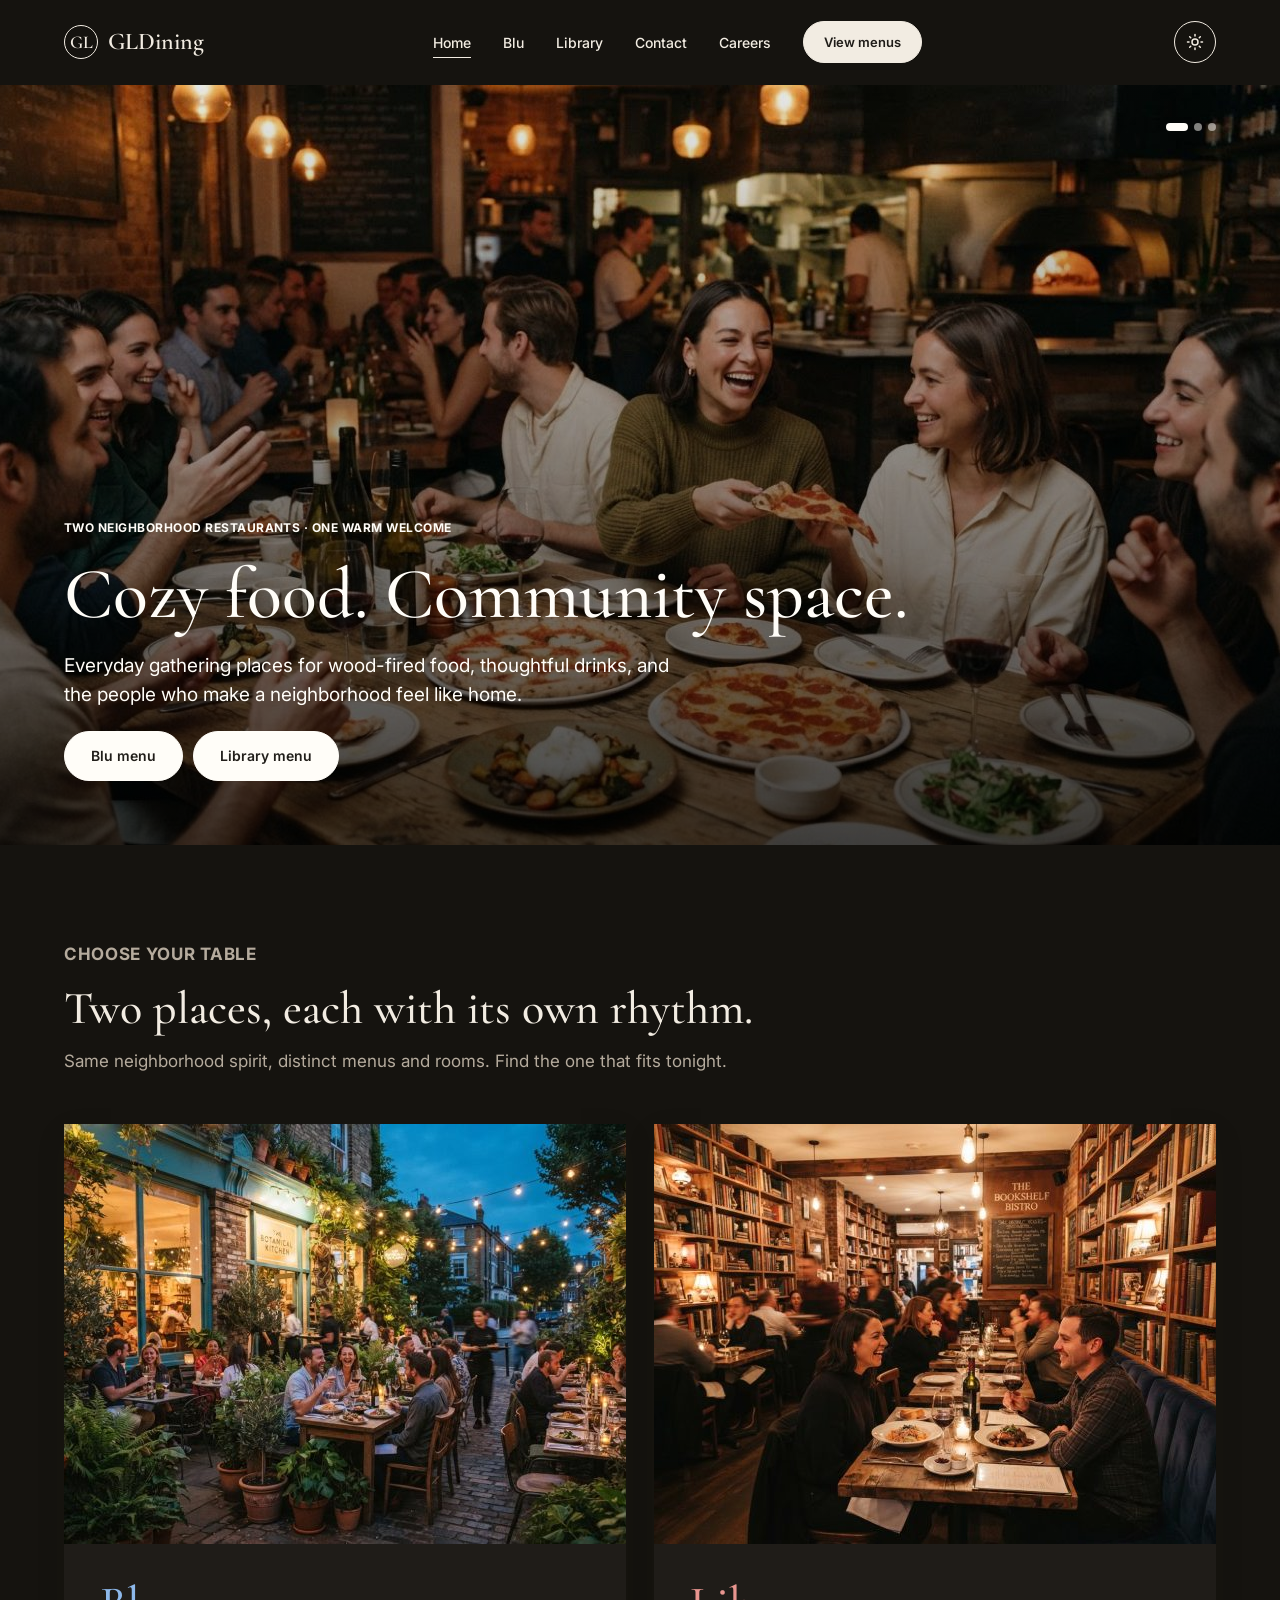
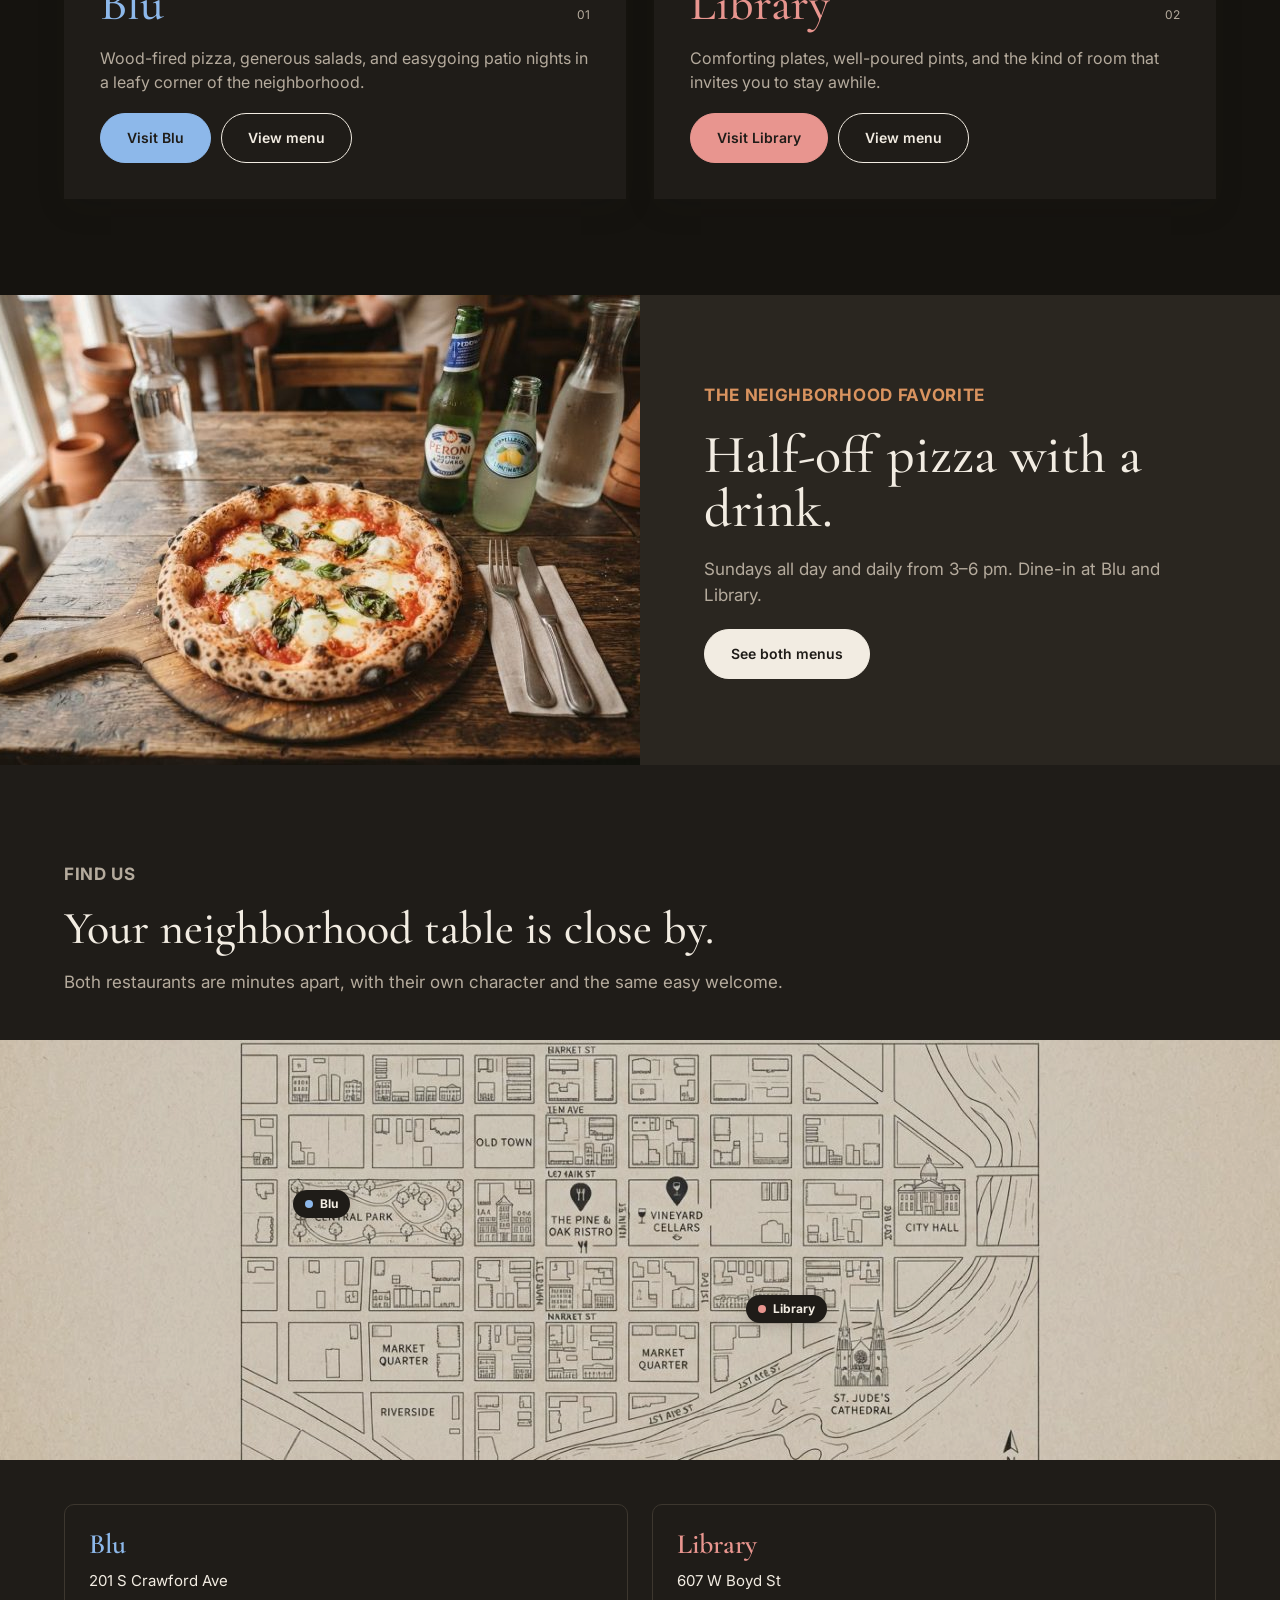
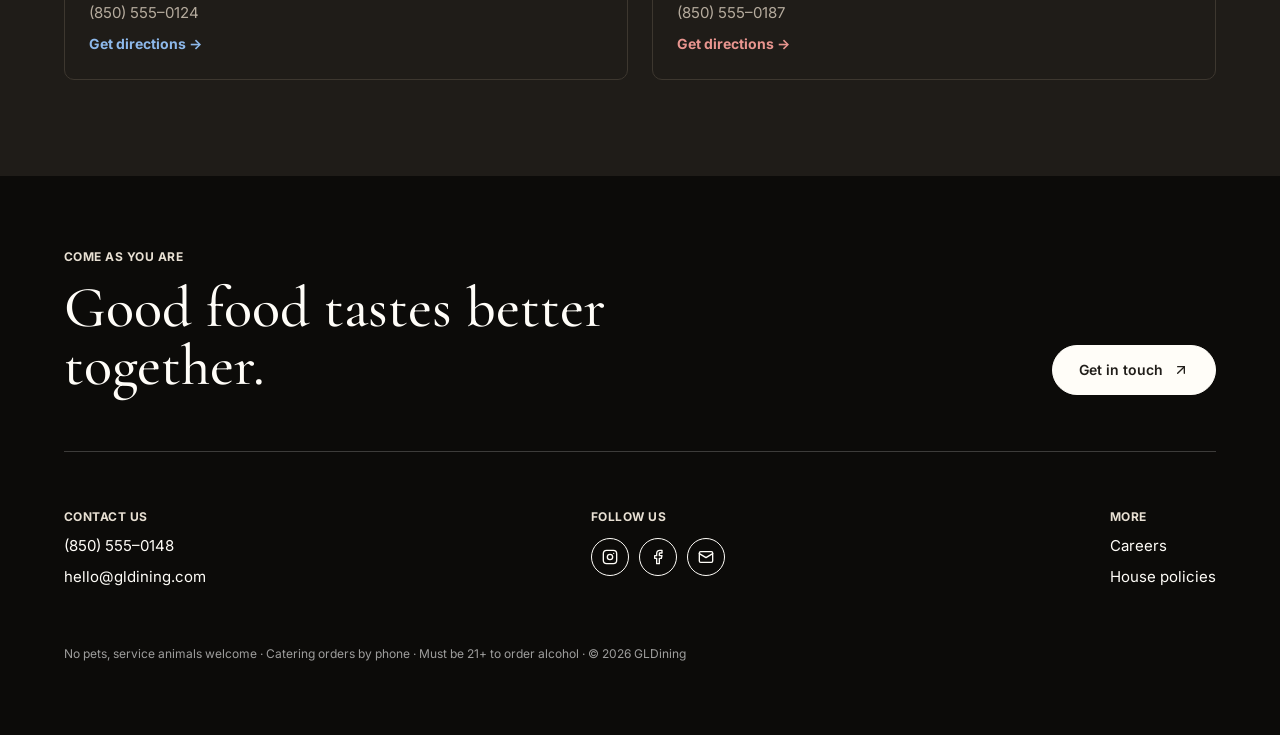
==== index.html @ b461fb68 "Add files via upload - Add all 6 pages: Home, Blu, Library, Menu, Contact, Careers - Build shared n" ====
<!DOCTYPE html>
<html lang="en">
<head>
  <meta charset="UTF-8">
  <meta name="viewport" content="width=device-width, initial-scale=1.0">
  <title>GLDining | Blu & Library — Norman, OK</title>
  <meta name="description" content="Two neighborhood restaurants in Norman, Oklahoma: Blu and Library.">
  <link rel="preconnect" href="https://fonts.googleapis.com">
  <link rel="preconnect" href="https://fonts.gstatic.com" crossorigin>
  <link href="https://fonts.googleapis.com/css2?family=Cormorant+Garamond:wght@500;600&amp;family=Inter:ital,wght@0,400;0,500;0,600;0,700;1,400&amp;display=swap" rel="stylesheet">
  <link rel="stylesheet" href="css/styles.css">
  <!-- Pick light or dark before the page draws (saved choice, otherwise dark after 6 pm) -->
  <script>
    (function () {
      var mode = null;
      try { mode = localStorage.getItem("gl-mode"); } catch (e) {}
      if (!mode) { var h = new Date().getHours(); mode = (h >= 18 || h < 6) ? "dark" : "light"; }
      document.documentElement.setAttribute("data-mode", mode);
    })();
  </script>
</head>
<body>
  <a class="skip-link" href="#main">Skip to content</a>

  <!-- ===== NAVIGATION (same on every page) ===== -->
  <header class="site-header">
    <nav class="nav" aria-label="Main">
      <a class="brand" href="index.html">
        <span class="brand-mono">GL</span>
        <span class="brand-name">GLDining</span>
      </a>
      <ul class="nav-links" id="nav-links">
        <li><a href="index.html" aria-current="page">Home</a></li>
        <li><a href="blu.html">Blu</a></li>
        <li><a href="library.html">Library</a></li>
        <li><a href="contact.html">Contact</a></li>
        <li><a href="careers.html">Careers</a></li>
        <li><a class="btn btn--sm btn--dark" href="menu.html">View menus</a></li>
      </ul>
      <div class="nav-actions">
        <button class="theme-toggle" type="button" aria-label="Switch to dark mode"><svg class="icon-moon" viewBox="0 0 24 24" fill="none" stroke="currentColor" stroke-width="2" stroke-linecap="round" stroke-linejoin="round" aria-hidden="true"><path d="M21 12.8A9 9 0 1 1 11.2 3a7 7 0 0 0 9.8 9.8z"/></svg><svg class="icon-sun" viewBox="0 0 24 24" fill="none" stroke="currentColor" stroke-width="2" stroke-linecap="round" stroke-linejoin="round" aria-hidden="true"><circle cx="12" cy="12" r="4"/><path d="M12 2v2M12 20v2M4.9 4.9l1.4 1.4M17.7 17.7l1.4 1.4M2 12h2M20 12h2M4.9 19.1l1.4-1.4M17.7 6.3l1.4-1.4"/></svg></button>
        <button class="nav-toggle" aria-label="Open menu" aria-expanded="false" aria-controls="nav-links"><svg viewBox="0 0 24 24" fill="none" stroke="currentColor" stroke-width="2" stroke-linecap="round" stroke-linejoin="round" aria-hidden="true"><path d="M4 6h16M4 12h16M4 18h16"/></svg></button>
      </div>
    </nav>
  </header>

  <main id="main">
    <!-- HERO -->
    <section class="hero" data-slideshow>
    <div class="slides">
      <img class="slide is-active" src="images/home-hero.jpg" alt="Friends sharing pizza and wine at a long table">
      <img class="slide" src="images/blu-hero.jpg" alt="Guests on Blu's lantern-lit patio" loading="lazy">
      <img class="slide" src="images/library-hero.jpg" alt="Diners in Library's book-lined room" loading="lazy">
    </div>
    <div class="hero-scrim"></div>
    <div class="slide-dots">
      <button class="slide-dot is-active" aria-label="Show photo 1"></button>
      <button class="slide-dot" aria-label="Show photo 2"></button>
      <button class="slide-dot" aria-label="Show photo 3"></button>
    </div>
      <div class="hero-content">
        <p class="eyebrow">Two neighborhood restaurants · One warm welcome</p>
        <h1 class="hero-title">Cozy food. Community space.</h1>
        <p class="hero-text">Everyday gathering places for wood-fired food, thoughtful drinks, and the people who make a neighborhood feel like home.</p>
        <div class="hero-actions">
          <a class="btn btn--light" href="menu.html#blu">Blu menu</a>
          <a class="btn btn--light" href="menu.html#library">Library menu</a>
        </div>
      </div>
    </section>

    <!-- CHOOSE YOUR TABLE -->
    <section class="section">
      <div class="section-heading">
        <p class="eyebrow">Choose your table</p>
        <h2>Two places, each with its own rhythm.</h2>
        <p>Same neighborhood spirit, distinct menus and rooms. Find the one that fits tonight.</p>
      </div>
      <div class="restaurant-grid">
        <article class="restaurant-card">
          <img src="images/blu-card.jpg" alt="Blu's patio at dusk with string lights" loading="lazy">
          <div class="restaurant-card-body">
            <div class="restaurant-id"><h3 style="color:var(--blu)">Blu</h3><span>01</span></div>
            <p>Wood-fired pizza, generous salads, and easygoing patio nights in a leafy corner of the neighborhood.</p>
            <div class="card-actions">
              <a class="btn btn--blu" href="blu.html">Visit Blu</a>
              <a class="btn" href="menu.html#blu">View menu</a>
            </div>
          </div>
        </article>
        <article class="restaurant-card">
          <img src="images/library-card.jpg" alt="Couples dining between floor-to-ceiling bookshelves" loading="lazy">
          <div class="restaurant-card-body">
            <div class="restaurant-id"><h3 style="color:var(--lib)">Library</h3><span>02</span></div>
            <p>Comforting plates, well-poured pints, and the kind of room that invites you to stay awhile.</p>
            <div class="card-actions">
              <a class="btn btn--lib" href="library.html">Visit Library</a>
              <a class="btn" href="menu.html#library">View menu</a>
            </div>
          </div>
        </article>
      </div>
    </section>

    <!-- SPECIAL -->
    <section class="split">
      <img src="images/special-pizza.jpg" alt="Margherita pizza on a wooden board with drinks" loading="lazy">
      <div class="split-body">
        <p class="eyebrow" style="color:var(--accent)">The neighborhood favorite</p>
        <h2>Half-off pizza with a drink.</h2>
        <p>Sundays all day and daily from 3–6 pm. Dine-in at Blu and Library.</p>
        <a class="btn btn--dark" href="menu.html">See both menus</a>
      </div>
    </section>

    <!-- FIND US -->
    <section class="find-us">
      <div class="section-heading">
        <p class="eyebrow">Find us</p>
        <h2>Your neighborhood table is close by.</h2>
        <p>Both restaurants are minutes apart, with their own character and the same easy welcome.</p>
      </div>
      <div class="map">
        <img src="images/neighborhood-map.jpg" alt="Illustrated neighborhood map" loading="lazy">
        <a class="map-pin map-pin--blu" href="https://maps.google.com/?q=201+S+Crawford+Ave+Norman+OK" target="_blank" rel="noopener">Blu</a>
        <a class="map-pin map-pin--lib" href="https://maps.google.com/?q=607+W+Boyd+St+Norman+OK" target="_blank" rel="noopener">Library</a>
      </div>
      <div class="location-cards">
        <div class="location-card">
          <h3 style="color:var(--blu)">Blu</h3>
          <a href="https://maps.google.com/?q=201+S+Crawford+Ave+Norman+OK" target="_blank" rel="noopener">201 S Crawford Ave</a>
          <a class="muted" href="tel:8505550124">(850) 555–0124</a>
          <a class="text-link" style="color:var(--blu)" href="https://maps.google.com/?q=201+S+Crawford+Ave+Norman+OK" target="_blank" rel="noopener">Get directions →</a>
        </div>
        <div class="location-card">
          <h3 style="color:var(--lib)">Library</h3>
          <a href="https://maps.google.com/?q=607+W+Boyd+St+Norman+OK" target="_blank" rel="noopener">607 W Boyd St</a>
          <a class="muted" href="tel:8505550187">(850) 555–0187</a>
          <a class="text-link" style="color:var(--lib)" href="https://maps.google.com/?q=607+W+Boyd+St+Norman+OK" target="_blank" rel="noopener">Get directions →</a>
        </div>
      </div>
    </section>
  </main>

  <!-- ===== FOOTER (same on every page) ===== -->
  <footer class="site-footer">
    <div class="footer-head">
      <div>
        <p class="eyebrow">Come as you are</p>
        <h2>Good food tastes better together.</h2>
      </div>
      <a class="btn btn--light" href="contact.html">Get in touch <svg viewBox="0 0 24 24" fill="none" stroke="currentColor" stroke-width="2" stroke-linecap="round" stroke-linejoin="round" aria-hidden="true"><path d="M7 17 17 7"/><path d="M7 7h10v10"/></svg></a>
    </div>
    <div class="footer-divider"></div>
    <div class="footer-cols">
      <div>
        <p class="eyebrow">Contact us</p>
        <a href="tel:8505550148">(850) 555–0148</a>
        <a href="mailto:hello@gldining.com">hello@gldining.com</a>
      </div>
      <div>
        <p class="eyebrow">Follow us</p>
        <div class="socials">
          <a class="social" href="#" aria-label="Instagram"><svg viewBox="0 0 24 24" fill="none" stroke="currentColor" stroke-width="2" stroke-linecap="round" stroke-linejoin="round" aria-hidden="true"><rect x="2" y="2" width="20" height="20" rx="5"/><circle cx="12" cy="12" r="4"/><path d="M17.5 6.5h.01"/></svg></a>
          <a class="social" href="#" aria-label="Facebook"><svg viewBox="0 0 24 24" fill="none" stroke="currentColor" stroke-width="2" stroke-linecap="round" stroke-linejoin="round" aria-hidden="true"><path d="M18 2h-3a5 5 0 0 0-5 5v3H7v4h3v8h4v-8h3l1-4h-4V7a1 1 0 0 1 1-1h3z"/></svg></a>
          <a class="social" href="mailto:hello@gldining.com" aria-label="Email"><svg viewBox="0 0 24 24" fill="none" stroke="currentColor" stroke-width="2" stroke-linecap="round" stroke-linejoin="round" aria-hidden="true"><rect x="2" y="4" width="20" height="16" rx="2"/><path d="m22 7-10 6L2 7"/></svg></a>
        </div>
      </div>
      <div>
        <p class="eyebrow">More</p>
        <a href="careers.html">Careers</a>
        <a href="contact.html#policies">House policies</a>
      </div>
    </div>
    <p class="footer-note">No pets, service animals welcome · Catering orders by phone · Must be 21+ to order alcohol · © <span id="year">2026</span> GLDining</p>
  </footer>

  <script src="js/main.js"></script>

</body>
</html>
---- css/styles.css ----
/* =========================================================
   GL DINING — DESIGN SYSTEM
   Colors, fonts and spacing come straight from the Figma file.
   Change a value here and it updates across every page.
   ========================================================= */
:root {
  /* Base palette */
  --cream: #f4f0e7;      /* page background */
  --paper: #fffdf8;      /* cards, light sections */
  --sand: #e8e0d3;       /* secondary sections */
  --line: #cfc5b5;       /* borders and dividers */
  --ink: #211e1a;        /* main text, dark footer */
  --muted: #6d675e;      /* secondary text */
  --accent: #b86e3b;     /* small eyebrow accent */

  /* Blu (blue) */
  --blu: #1d4e89;
  --blu-dark: #0f2e57;
  --blu-tint: #e8e0d3;   /* warm tan section background */

  /* Library (red) */
  --lib: #8a2a2b;
  --lib-dark: #5a1a1c;
  --lib-tint: #e8e0d3;   /* warm tan section background */

  /* Type */
  --serif: "Cormorant Garamond", Georgia, serif;
  --sans: "Inter", system-ui, -apple-system, "Segoe UI", sans-serif;

  /* Fixed colors — stay the same in both themes (text on photos, footer) */
  --white: #fffdf8;
  --black: #211e1a;
  --footer: #211e1a;
  --footer-label: #e8e0d3;

  /* Layout */
  --pad-x: 64px;
  --max: 1440px;
  --radius: 10px;
}

/* =========================================================
   DARK MODE — same design, evening palette.
   Turned on by the moon button, or automatically after 6 pm.
   ========================================================= */
:root[data-mode="dark"] {
  color-scheme: dark;
  --cream: #15130f;
  --paper: #1f1c18;
  --sand: #2a2620;
  --line: #3d372f;
  --ink: #f2ece2;
  --muted: #b5ab9d;
  --accent: #d9935f;

  --blu: #8db8ea;
  --blu-dark: #0b2140;
  --blu-tint: #2a2620;

  --lib: #e8958f;
  --lib-dark: #3a1213;
  --lib-tint: #2a2620;

  --footer: #0c0b09;
}

body, .site-header, .section, .split, .find-us, .house, .menu-body, .menu-controls,
.locations, .apply-form, .restaurant-card, .offer-card, .location-full, .service {
  transition: background-color .3s ease, color .3s ease;
}

.theme-toggle {
  width: 42px; height: 42px; border-radius: 50%;
  border: 1px solid var(--ink); background: transparent; color: var(--ink);
  display: inline-flex; align-items: center; justify-content: center; cursor: pointer;
}
.theme-toggle svg { width: 18px; height: 18px; }
.theme-toggle .icon-sun { display: none; }
:root[data-mode="dark"] .theme-toggle .icon-sun { display: block; }
:root[data-mode="dark"] .theme-toggle .icon-moon { display: none; }
:root[data-mode="dark"] .map img, :root[data-mode="dark"] .directions img { filter: brightness(.85); }
.nav-links { margin-left: auto; }
.nav-actions { display: flex; align-items: center; gap: 10px; margin-left: 24px; }

/* ---------- Base ---------- */
*, *::before, *::after { box-sizing: border-box; }

html { scroll-behavior: smooth; }

body {
  margin: 0;
  background: var(--cream);
  color: var(--ink);
  font-family: var(--sans);
  font-size: 16px;
  line-height: 1.55;
  -webkit-font-smoothing: antialiased;
}

img { display: block; max-width: 100%; }
a { color: inherit; }
h1, h2, h3, p { margin: 0; }

.serif { font-family: var(--serif); font-weight: 500; }

.eyebrow {
  font-family: var(--sans);
  font-size: 12px;
  font-weight: 700;
  letter-spacing: .04em;
  text-transform: uppercase;
}

.section { padding: 96px var(--pad-x); }
.section-heading { display: flex; flex-direction: column; gap: 16px; }
.section-heading h2 { font-family: var(--serif); font-weight: 500; font-size: 46px; line-height: 1.05; }
.section-heading p { font-size: 17px; line-height: 1.6; color: var(--muted); }

.skip-link {
  position: absolute; left: -999px; top: 8px;
  background: var(--ink); color: var(--paper); padding: 8px 14px; border-radius: 999px; z-index: 100;
}
.skip-link:focus { left: 8px; }

:focus-visible { outline: 2px solid var(--accent); outline-offset: 3px; }

/* ---------- Buttons ---------- */
.btn {
  display: inline-flex; align-items: center; justify-content: center; gap: 10px;
  height: 50px; padding: 0 26px;
  border-radius: 999px; border: 1px solid var(--ink);
  background: var(--paper); color: var(--ink);
  font: 600 14px/1 var(--sans);
  text-decoration: none; cursor: pointer;
  transition: transform .15s ease, opacity .15s ease;
}
.btn:hover { transform: translateY(-1px); opacity: .92; }
.btn svg { width: 16px; height: 16px; flex: none; }
.btn--sm { height: 42px; padding: 0 20px; font-size: 13px; }
.btn--dark { background: var(--ink); color: var(--paper); }
.btn--light { background: var(--white); border-color: var(--white); color: var(--black); }
.btn--blu { background: var(--blu); border-color: var(--blu); color: var(--paper); }
.btn--lib { background: var(--lib); border-color: var(--lib); color: var(--paper); }

.text-link { font-weight: 700; font-size: 14px; text-decoration: none; }
.text-link:hover { text-decoration: underline; }

/* ---------- Navigation ---------- */
.site-header {
  position: sticky; top: 0; z-index: 50;
  background: var(--cream);
  border-bottom: 1px solid transparent;
}
.site-header.scrolled { border-bottom-color: var(--line); }

.nav {
  height: 84px; padding: 0 var(--pad-x);
  display: flex; align-items: center; justify-content: space-between;
}

.brand { display: flex; align-items: center; gap: 10px; text-decoration: none; color: var(--ink); }
.brand-mono {
  width: 34px; height: 34px; border-radius: 50%;
  border: 1px solid var(--ink);
  display: grid; place-items: center;
  font: 600 18px/1 var(--serif);
}
.brand-name { font: 600 24px/1 var(--serif); }

.nav-links { display: flex; align-items: center; gap: 32px; list-style: none; margin: 0; padding: 0; }
.nav-links a:not(.btn) { font: 500 14px/1 var(--sans); text-decoration: none; padding: 6px 0; border-bottom: 1px solid transparent; }
.nav-links a:not(.btn):hover,
.nav-links a[aria-current="page"] { border-bottom-color: var(--ink); }

.nav-toggle {
  display: none;
  width: 42px; height: 42px; border-radius: 50%;
  border: 1px solid var(--ink); background: transparent; color: var(--ink);
  align-items: center; justify-content: center; cursor: pointer;
}
.nav-toggle svg { width: 18px; height: 18px; }

/* ---------- Hero with slideshow ---------- */
.hero { position: relative; height: 760px; overflow: hidden; color: var(--white); }
.hero--restaurant { height: 720px; }

.slides { position: absolute; inset: 0; }
.slide {
  position: absolute; inset: 0;
  width: 100%; height: 100%; object-fit: cover;
  opacity: 0; transition: opacity 1.2s ease;
}
.slide.is-active { opacity: 1; }

.hero-scrim { position: absolute; inset: 0; background: linear-gradient(to bottom, rgba(0,0,0,.09), rgba(0,0,0,.72)); }
.hero--restaurant .hero-scrim { background: linear-gradient(to bottom, rgba(0,0,0,.09), rgba(0,0,0,.77)); }

.hero-content {
  position: absolute; left: var(--pad-x); right: var(--pad-x); bottom: 64px;
  display: flex; flex-direction: column; align-items: flex-start; gap: 22px;
}
.hero-title { font: 500 72px/0.98 var(--serif); max-width: 850px; }
.hero-text { font-size: 19px; line-height: 1.5; max-width: 620px; }
.hero-actions { display: flex; flex-wrap: wrap; gap: 10px; }

.hero--restaurant .hero-content { bottom: 58px; gap: 18px; }
.hero-name { font: 500 112px/0.82 var(--serif); }
.hero-tagline { font: 500 46px/1.06 var(--serif); max-width: 760px; }
.hero--restaurant .hero-text { font-size: 17px; line-height: 1.55; max-width: 600px; }

.slide-dots { position: absolute; top: 38px; right: var(--pad-x); display: flex; gap: 6px; }
.slide-dot {
  width: 8px; height: 8px; border-radius: 999px; padding: 0;
  border: none; background: rgba(255,253,248,.5); cursor: pointer;
  transition: width .3s ease, background .3s ease;
}
.slide-dot.is-active { width: 22px; background: var(--white); }

/* ---------- Home: restaurant cards ---------- */
.restaurant-grid { display: flex; gap: 28px; margin-top: 48px; }
.restaurant-card {
  flex: 1; background: var(--paper);
  box-shadow: 0 10px 30px rgba(33,30,26,.09);
  display: flex; flex-direction: column;
}
.restaurant-card img { width: 100%; height: 420px; object-fit: cover; }
.restaurant-card-body { padding: 36px; display: flex; flex-direction: column; gap: 18px; }
.restaurant-id { display: flex; align-items: baseline; justify-content: space-between; }
.restaurant-id h3 { font: 500 48px/1 var(--serif); }
.restaurant-id span { font-size: 12px; color: var(--muted); }
.restaurant-card p { color: var(--muted); line-height: 1.55; }
.card-actions { display: flex; flex-wrap: wrap; gap: 10px; }

/* ---------- Split feature (photo + text) ---------- */
.split { display: flex; background: var(--sand); }
.split > img { width: 50%; max-width: 720px; height: 470px; object-fit: cover; flex: none; }
.split-body { flex: 1; padding: 64px; display: flex; flex-direction: column; justify-content: center; align-items: flex-start; gap: 20px; }
.split-body h2 { font: 500 54px/1 var(--serif); }
.split-body p { font-size: 17px; color: var(--muted); }

/* ---------- Map ---------- */
.find-us { background: var(--paper); padding: 96px 0; display: flex; flex-direction: column; gap: 44px; }
.find-us .section-heading { padding: 0 var(--pad-x); }
.map { position: relative; height: 420px; background: var(--sand); overflow: hidden; }
.map img { width: 100%; height: 100%; object-fit: cover; }
.map-pin {
  position: absolute; display: inline-flex; align-items: center; gap: 7px;
  background: var(--paper); border-radius: 999px; padding: 8px 12px;
  font: 700 12px/1 var(--sans); text-decoration: none; color: var(--ink);
  box-shadow: 0 4px 14px rgba(33,30,26,.15);
}
.map-pin::before { content: ""; width: 8px; height: 8px; border-radius: 50%; background: var(--pin, var(--ink)); }
.map-pin--blu { --pin: var(--blu); left: 22.9%; top: 35.7%; }
.map-pin--lib { --pin: var(--lib); left: 58.3%; top: 60.7%; }

.location-cards { display: flex; gap: 24px; padding: 0 var(--pad-x); }
.location-card {
  flex: 1; border: 1px solid var(--line); border-radius: var(--radius);
  padding: 24px; display: flex; flex-direction: column; gap: 9px; font-size: 15px;
}
.location-card h3 { font: 600 28px/1.1 var(--serif); }
.location-card a { text-decoration: none; }
.location-card .muted { color: var(--muted); }

/* ---------- Restaurant switch ---------- */
.switch-bar { display: flex; align-items: center; gap: 24px; padding: 24px var(--pad-x); background: var(--cream); flex-wrap: wrap; }
.switch-bar .eyebrow { color: var(--muted); }
.switcher { display: inline-flex; gap: 4px; padding: 4px; border-radius: 999px; background: var(--sand); }
.switcher a, .switcher button {
  padding: 9px 18px; border-radius: 999px; border: none; background: transparent;
  font: 600 13px/1 var(--sans); color: var(--ink); text-decoration: none; cursor: pointer;
}
.switcher .is-blu { background: var(--blu); color: var(--paper); }
.switcher .is-lib { background: var(--lib); color: var(--paper); }

/* ---------- What we offer ---------- */
.offer { display: flex; flex-direction: column; gap: 44px; }
.offer--blu { background: var(--blu-tint); color: var(--blu); }
.offer--lib { background: var(--lib-tint); color: var(--lib); }
.offer .section-heading p { color: inherit; }
.offer-cards { display: flex; gap: 20px; }
.offer-card { flex: 1; background: var(--paper); border-radius: var(--radius); padding: 28px; display: flex; flex-direction: column; gap: 16px; text-decoration: none; }
.offer-icon { width: 44px; height: 44px; border-radius: 50%; display: grid; place-items: center; }
.offer--blu .offer-icon, .offer--lib .offer-icon { background: var(--cream); }
.offer-icon svg { width: 20px; height: 20px; }
.offer-card h3 { font: 600 30px/1 var(--serif); }
.offer-card p { font-size: 15px; line-height: 1.6; color: var(--muted); }
.offer-card .text-link { font-size: 13px; }

/* ---------- Hours & specials ---------- */
.hours-band { display: flex; color: var(--white); }
.hours-band--blu { background: var(--blu-dark); }
.hours-band--lib { background: var(--lib-dark); }
.hours-band > div { flex: 1; padding: 64px; display: flex; flex-direction: column; gap: 18px; }
.hours-band > div + div { background: rgba(255,255,255,.04); }
.hours-band h2 { font: 500 48px/1 var(--serif); }
.hours-band hr { width: 100%; border: none; border-top: 1px solid var(--line); margin: 0; }
.hours-row { display: flex; justify-content: space-between; font-size: 14px; }
.hours-row strong { font-weight: 600; }
.hours-band h3 { font: 600 27px/1.1 var(--serif); }
.hours-band p { font-size: 15px; }

/* ---------- Gallery ---------- */
.gallery { display: flex; flex-direction: column; gap: 44px; }
.gallery .section-heading { color: var(--blu); }
.gallery--lib .section-heading { color: var(--lib); }
.gallery .section-heading p { color: inherit; }
.gallery-grid { display: flex; gap: 20px; align-items: flex-start; }
.gallery-grid img { flex: 1; min-width: 0; height: 440px; object-fit: cover; border-radius: 4px; }
.gallery-grid img:nth-child(2) { height: 360px; }

.note {
  display: flex; align-items: center; gap: 16px; padding: 22px;
  background: var(--blu-tint); color: var(--blu); font-size: 15px;
}
.note svg { width: 22px; height: 22px; flex: none; }

/* ---------- House notes ---------- */
.house { background: var(--paper); padding: 70px var(--pad-x); display: flex; flex-direction: column; gap: 24px; }
.house h2 { font: 500 42px/1 var(--serif); }
.policy-list { display: flex; gap: 28px; list-style: none; margin: 0; padding: 0; }
.policy-list li { flex: 1; display: flex; gap: 10px; font-size: 14px; color: var(--muted); }
.policy-list svg { width: 18px; height: 18px; flex: none; margin-top: 2px; color: var(--blu); }
.page-lib .policy-list svg { color: var(--lib); }

/* ---------- Directions ---------- */
.directions { display: flex; }
.directions--blu { background: var(--blu-tint); }
.directions--lib { background: var(--lib-tint); }
.directions > img { width: 50%; max-width: 720px; height: 460px; object-fit: cover; flex: none; }
.directions-body { flex: 1; padding: 64px; display: flex; flex-direction: column; justify-content: center; align-items: flex-start; gap: 16px; }
.directions-body h2 { font: 500 52px/1 var(--serif); }
.directions--blu h2 { color: var(--blu); }
.directions--lib h2 { color: var(--lib); }
.directions-body .addr { font-weight: 600; font-size: 17px; text-decoration: none; }
.directions-body .phone { color: var(--muted); font-size: 15px; text-decoration: none; }

/* ---------- Menu page ---------- */
.menu-intro { display: flex; justify-content: space-between; align-items: flex-start; gap: 40px; padding: 76px var(--pad-x); }
.menu-intro .eyebrow { color: var(--blu); transition: color .2s; }
.menu-intro h1 { font: 500 82px/0.95 var(--serif); margin: 18px 0; }
.menu-intro p { max-width: 760px; font-size: 17px; color: var(--muted); }
.legend { background: var(--paper); border-radius: var(--radius); padding: 20px; width: 290px; flex: none; font-size: 13px; color: var(--muted); }
.legend .eyebrow { color: var(--ink); display: block; margin-bottom: 10px; }

.menu-controls { background: var(--sand); padding: 28px var(--pad-x); display: flex; flex-direction: column; gap: 20px; }
.menu-controls-top { display: flex; justify-content: space-between; align-items: center; gap: 16px; flex-wrap: wrap; }
.menu-controls-top > div { display: flex; align-items: center; gap: 14px; }
.menu-controls-top .eyebrow { color: var(--muted); }
.menu-controls .switcher { background: var(--sand); }
.menu-controls hr { border: none; border-top: 1px solid var(--line); margin: 0; }
.tabs, .chips { display: flex; flex-wrap: wrap; gap: 8px; }
.tab {
  padding: 11px 22px; border-radius: 999px; cursor: pointer;
  border: 1px solid var(--theme); background: transparent; color: var(--theme);
  font: 700 13px/1 var(--sans);
}
.tab[aria-selected="true"] { background: var(--theme); color: var(--paper); }
.chip {
  padding: 8px 14px; border-radius: 999px; border: 1px solid var(--line);
  background: transparent; font: 600 12px/1 var(--sans); color: var(--ink); text-decoration: none;
}
.chip:hover { background: var(--paper); }

.menu-body { background: var(--paper); padding: 78px var(--pad-x); display: flex; flex-direction: column; gap: 64px; }
.menu-columns { display: grid; grid-template-columns: 1fr 1px 1fr; gap: 0 74px; }
.menu-columns .col-divider { background: var(--line); }
.menu-col { display: flex; flex-direction: column; gap: 64px; }
.menu-cat h2 { font: 500 38px/1.2 var(--serif); color: var(--theme); scroll-margin-top: 110px; }
.menu-cat .cat-note { font-size: 13px; font-style: italic; color: var(--muted); }
.menu-item { padding: 18px 0; border-bottom: 1px solid var(--line); display: flex; flex-direction: column; gap: 8px; }
.menu-item-head { display: flex; align-items: baseline; gap: 16px; }
.menu-item-head h3 { flex: 1; font: 600 23px/1.1 var(--serif); }
.menu-item-head span { font: 700 15px/1 var(--sans); }
.menu-item p { font-size: 14px; line-height: 1.45; color: var(--muted); }
.menu-item .tags { font: 700 11px/1 var(--sans); color: var(--theme); }
.menu-empty { grid-column: 1 / -1; padding: 40px; border: 1px dashed var(--line); border-radius: var(--radius); text-align: center; color: var(--muted); }
.notice { display: flex; align-items: center; gap: 12px; padding: 20px; border-radius: 4px; background: var(--theme-tint); color: var(--theme); font-size: 13px; }
.notice svg { width: 18px; height: 18px; flex: none; }

.theme-blu { --theme: var(--blu); --theme-tint: var(--blu-tint); }
.theme-lib { --theme: var(--lib); --theme-tint: var(--lib-tint); }

/* ---------- Contact page ---------- */
.contact-intro { display: flex; align-items: center; gap: 70px; padding: 82px var(--pad-x); }
.contact-intro > div { flex: 1; display: flex; flex-direction: column; gap: 18px; }
.contact-intro img { width: 570px; height: 420px; object-fit: cover; border-radius: var(--radius); flex: none; }
.quick-contacts { display: flex; flex-wrap: wrap; gap: 10px; }

.locations { background: var(--sand); padding: 88px var(--pad-x); display: flex; flex-direction: column; gap: 40px; }
.location-grid { display: flex; gap: 20px; }
.location-full { flex: 1; background: var(--paper); border-radius: var(--radius); overflow: hidden; }
.location-full img { width: 100%; height: 300px; object-fit: cover; }
.location-full > div { padding: 32px; display: flex; flex-direction: column; gap: 22px; align-items: flex-start; }
.location-full h3 { font: 500 48px/1 var(--serif); }
.facts { display: flex; gap: 36px; width: 100%; }
.facts > div { flex: 1; display: flex; flex-direction: column; gap: 7px; font-size: 14px; line-height: 1.55; }
.facts .label { font: 700 11px/1 var(--sans); text-transform: uppercase; color: var(--muted); }
.facts a { text-decoration: none; }

.services { display: flex; gap: 20px; padding: 88px var(--pad-x); }
.service { flex: 1; border-radius: var(--radius); padding: 28px; display: flex; flex-direction: column; gap: 16px; font-size: 14px; }
.service svg.icon { width: 24px; height: 24px; }
.service h3 { font: 600 32px/1 var(--serif); }
.service--blu { background: var(--blu-tint); color: var(--blu); }
.service--lib { background: var(--lib-tint); color: var(--lib); }
.service--plain { background: var(--paper); border: 1px solid var(--line); }
.service--plain p { color: var(--muted); }
.service--plain svg.icon { color: var(--accent); }

.policies-bar { background: var(--sand); padding: 42px var(--pad-x); display: flex; justify-content: space-between; gap: 40px; }
.policies-bar h2 { font: 600 26px/1 var(--serif); }
.policies-bar p { max-width: 760px; font-size: 13px; color: var(--muted); }

/* ---------- Careers page ---------- */
.careers-hero { display: flex; background: var(--cream); }
.careers-hero > div { flex: 1; padding: 90px 70px 90px var(--pad-x); display: flex; flex-direction: column; justify-content: center; align-items: flex-start; gap: 22px; }
.careers-hero img { width: 650px; height: 560px; object-fit: cover; flex: none; }

.benefits { display: flex; gap: 16px; margin-top: 42px; }
.benefit { flex: 1; background: var(--cream); border-radius: var(--radius); padding: 24px; display: flex; flex-direction: column; gap: 14px; }
.benefit svg { width: 24px; height: 24px; color: var(--accent); }
.benefit h3 { font: 600 27px/1.1 var(--serif); }
.benefit p { font-size: 14px; color: var(--muted); }

.apply { padding: 96px 180px; }
.apply-form { background: var(--sand); border-radius: var(--radius); padding: 44px; display: flex; flex-direction: column; gap: 30px; }
.apply-form h2 { font: 500 48px/1 var(--serif); }
.apply-form .lead { font-size: 14px; color: var(--muted); margin-top: 10px; }
.field-row { display: flex; gap: 16px; }
.field { flex: 1; display: flex; flex-direction: column; gap: 8px; }
.field > label, .field > .label, fieldset legend { font: 700 12px/1 var(--sans); }
.field input, .field textarea {
  min-height: 50px; padding: 14px 15px; border-radius: 4px;
  border: 1px solid var(--line); background: var(--paper);
  font: 400 14px/1.4 var(--sans); color: var(--ink);
}
.field textarea { min-height: 110px; resize: vertical; }
.field input::placeholder, .field textarea::placeholder { color: var(--muted); }
.field input[aria-invalid="true"] { border-color: #b3261e; }

fieldset { border: none; margin: 0; padding: 0; }
fieldset legend { margin-bottom: 12px; padding: 0; }
.radios { display: flex; flex-wrap: wrap; gap: 20px; }
.radios label { display: flex; align-items: center; gap: 8px; font-size: 13px; cursor: pointer; }
.radios input { width: 18px; height: 18px; margin: 0; accent-color: var(--accent); }

.avail { display: flex; flex-direction: column; gap: 8px; }
.avail-scroll { overflow-x: auto; }
.avail-table { border-collapse: separate; border-spacing: 6px 4px; margin-left: -6px; }
.avail-table th { font: 700 12px/1 var(--sans); color: var(--muted); padding-bottom: 4px; width: 72px; }
.avail-table th[scope="row"] { font: 600 13px/1 var(--sans); color: var(--ink); text-align: left; width: 90px; }
.avail-cell {
  width: 72px; height: 44px; border-radius: 4px; cursor: pointer;
  border: 1px solid var(--line); background: var(--paper); color: var(--paper);
  display: grid; place-items: center;
}
.avail-cell svg { width: 14px; height: 14px; opacity: 0; }
.avail-cell[aria-pressed="true"] { background: var(--blu); border-color: var(--blu); }
.avail-cell[aria-pressed="true"] svg { opacity: 1; }
.helper { display: flex; align-items: center; gap: 8px; font-size: 12px; color: var(--muted); }
.helper svg { width: 15px; height: 15px; flex: none; }
.helper.error { color: #b3261e; }

.form-action { display: flex; justify-content: space-between; align-items: center; gap: 20px; }
.form-action p { max-width: 520px; font-size: 11px; color: var(--muted); }
.form-success { display: none; padding: 20px; border-radius: 4px; background: var(--blu-tint); color: var(--blu); font-size: 15px; }
.form-success.show { display: block; }

/* ---------- Footer ---------- */
.site-footer { background: var(--footer); color: var(--white); padding: 72px var(--pad-x); display: flex; flex-direction: column; gap: 56px; }
.footer-head { display: flex; justify-content: space-between; align-items: flex-end; gap: 24px; }
.footer-head > div { max-width: 640px; display: flex; flex-direction: column; gap: 12px; }
.footer-head .eyebrow, .footer-cols .eyebrow { color: var(--footer-label); }
.footer-head h2 { font: 500 58px/1 var(--serif); }
.footer-divider { height: 1px; background: rgba(255,255,255,.2); }
.footer-cols { display: flex; justify-content: space-between; gap: 32px; }
.footer-cols > div { display: flex; flex-direction: column; gap: 8px; font-size: 15px; }
.footer-cols a { text-decoration: none; }
.footer-cols a:hover { text-decoration: underline; }
.socials { display: flex; gap: 10px; margin-top: 4px; }
.social {
  width: 38px; height: 38px; border-radius: 50%;
  border: 1px solid currentColor; display: grid; place-items: center; text-decoration: none;
}
.social svg { width: 16px; height: 16px; }
.footer-note { font-size: 12px; color: rgba(255,255,255,.6); }

/* =========================================================
   RESPONSIVE — tablets and phones
   ========================================================= */
@media (max-width: 1100px) {
  :root { --pad-x: 40px; }
  .apply { padding: 80px var(--pad-x); }
  .careers-hero img, .contact-intro img { width: 45%; }
}

@media (max-width: 900px) {
  :root { --pad-x: 20px; }

  .nav { height: 68px; }
  .nav-toggle { display: inline-flex; }
  .nav-actions { margin-left: auto; }
  .nav-links {
    display: none;
    position: absolute; top: 68px; left: 0; right: 0;
    flex-direction: column; align-items: stretch; gap: 0;
    background: var(--cream); border-bottom: 1px solid var(--line);
    padding: 8px var(--pad-x) 20px;
  }
  .nav-links.open { display: flex; }
  .nav-links a:not(.btn) { padding: 14px 0; border-bottom: 1px solid var(--line); font-size: 16px; }
  .nav-links .btn { margin-top: 14px; }

  .section { padding: 60px var(--pad-x); }
  .section-heading h2 { font-size: 36px; }

  .hero { height: 620px; }
  .hero--restaurant { height: 620px; }
  .hero-content { bottom: 38px; }
  .hero-title { font-size: 46px; }
  .hero-text { font-size: 16px; }
  .hero-name { font-size: 64px; }
  .hero-tagline { font-size: 30px; }
  .slide-dots { top: 20px; }

  .restaurant-grid, .location-cards, .offer-cards, .gallery-grid,
  .policy-list, .location-grid, .services, .benefits, .field-row,
  .facts, .footer-cols { flex-direction: column; }

  .restaurant-card img { height: 260px; }
  .restaurant-card-body { padding: 24px; }

  .split, .directions, .hours-band, .contact-intro, .careers-hero, .menu-intro, .policies-bar, .footer-head { flex-direction: column; align-items: stretch; }
  .split > img, .directions > img, .careers-hero img, .contact-intro img { width: 100%; max-width: none; height: 300px; }
  .split-body, .directions-body, .hours-band > div { padding: 48px var(--pad-x); }
  .split-body h2, .directions-body h2 { font-size: 40px; }
  .careers-hero > div { padding: 54px var(--pad-x); }
  .contact-intro { gap: 32px; padding: 54px var(--pad-x); }

  .gallery-grid img, .gallery-grid img:nth-child(2) { width: 100%; height: 280px; flex: none; }

  .menu-intro h1 { font-size: 52px; }
  .legend { width: 100%; }
  .menu-columns { grid-template-columns: 1fr; }
  .menu-columns .col-divider { display: none; }
  .menu-col + .menu-col { margin-top: 64px; }

  .avail-table { border-spacing: 4px; margin-left: -4px; }
  .avail-table th { width: auto; font-size: 11px; }
  .avail-table th[scope="row"] { width: 52px; font-size: 12px; }
  .avail-cell { width: 30px; height: 36px; }

  .apply { padding: 60px var(--pad-x); }
  .apply-form { padding: 22px 16px; }
  .form-action { flex-direction: column; align-items: flex-start; }

  .footer-head h2 { font-size: 40px; }
}
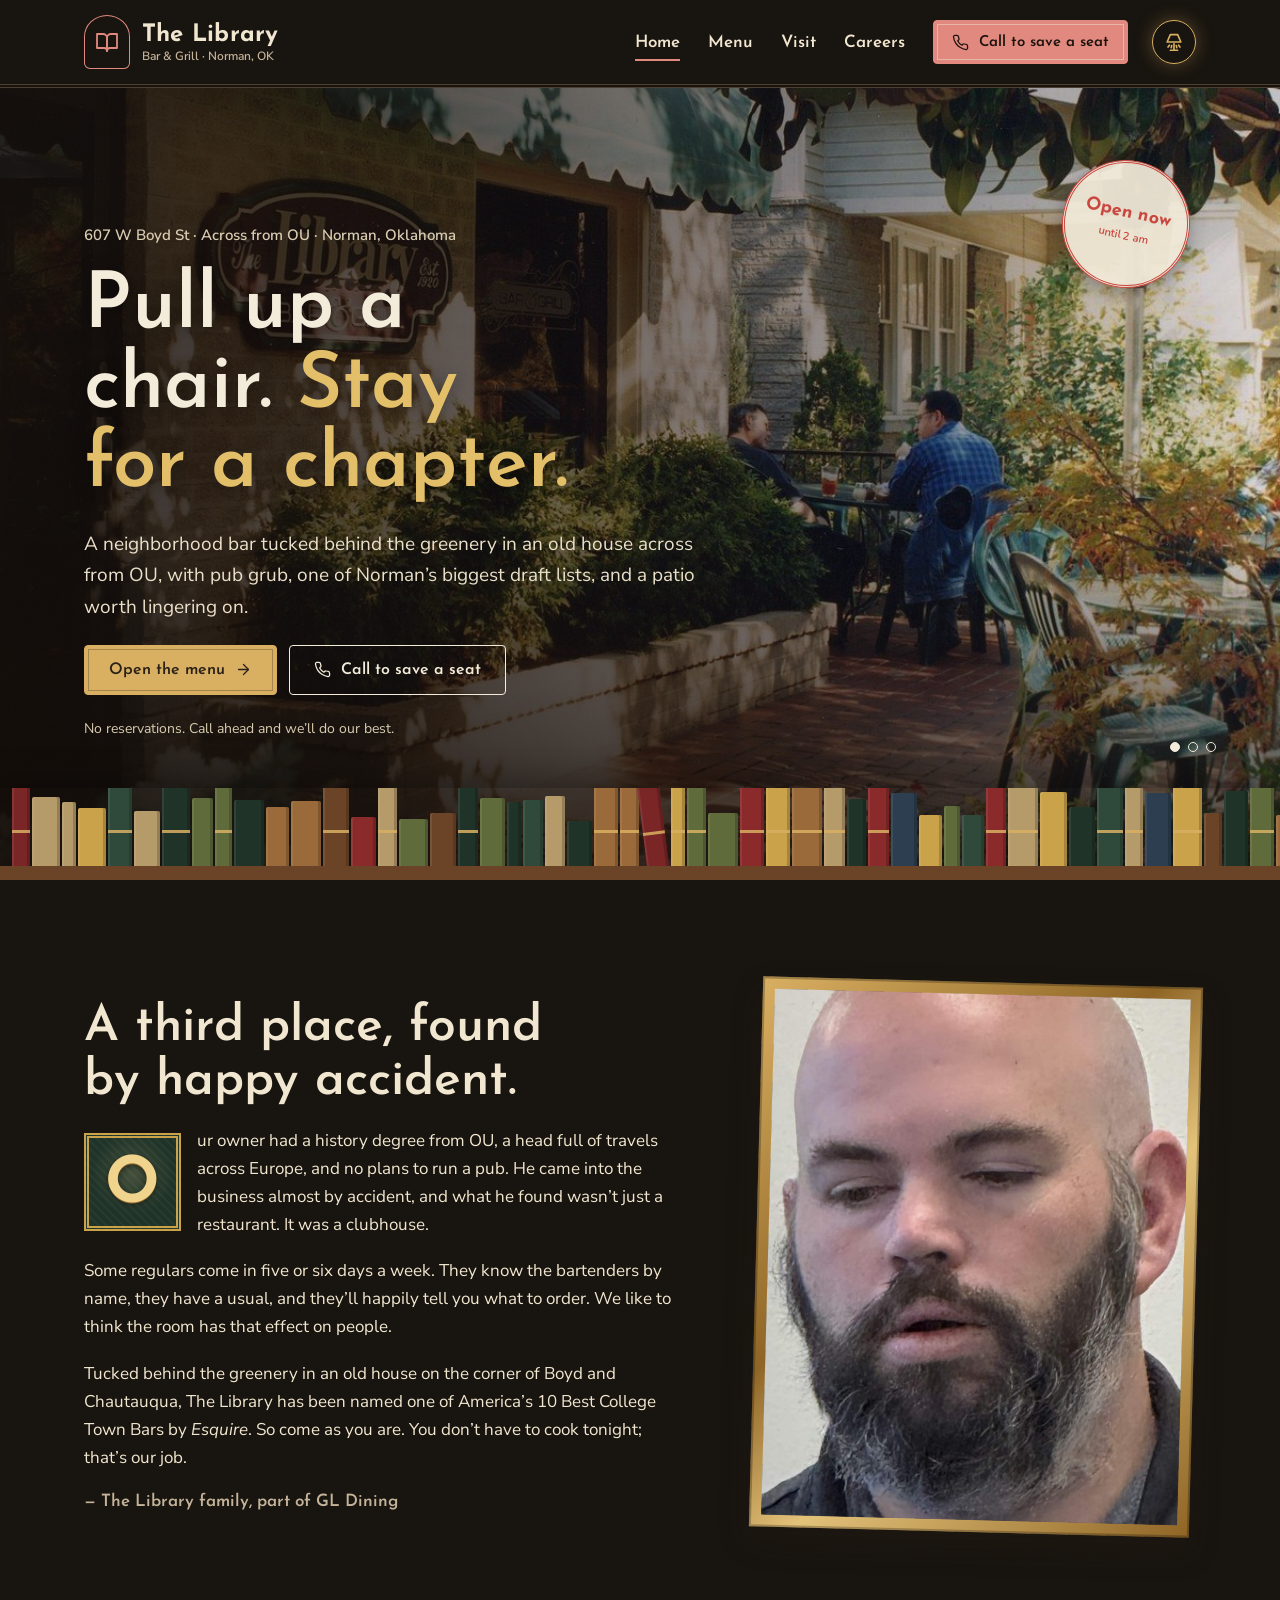
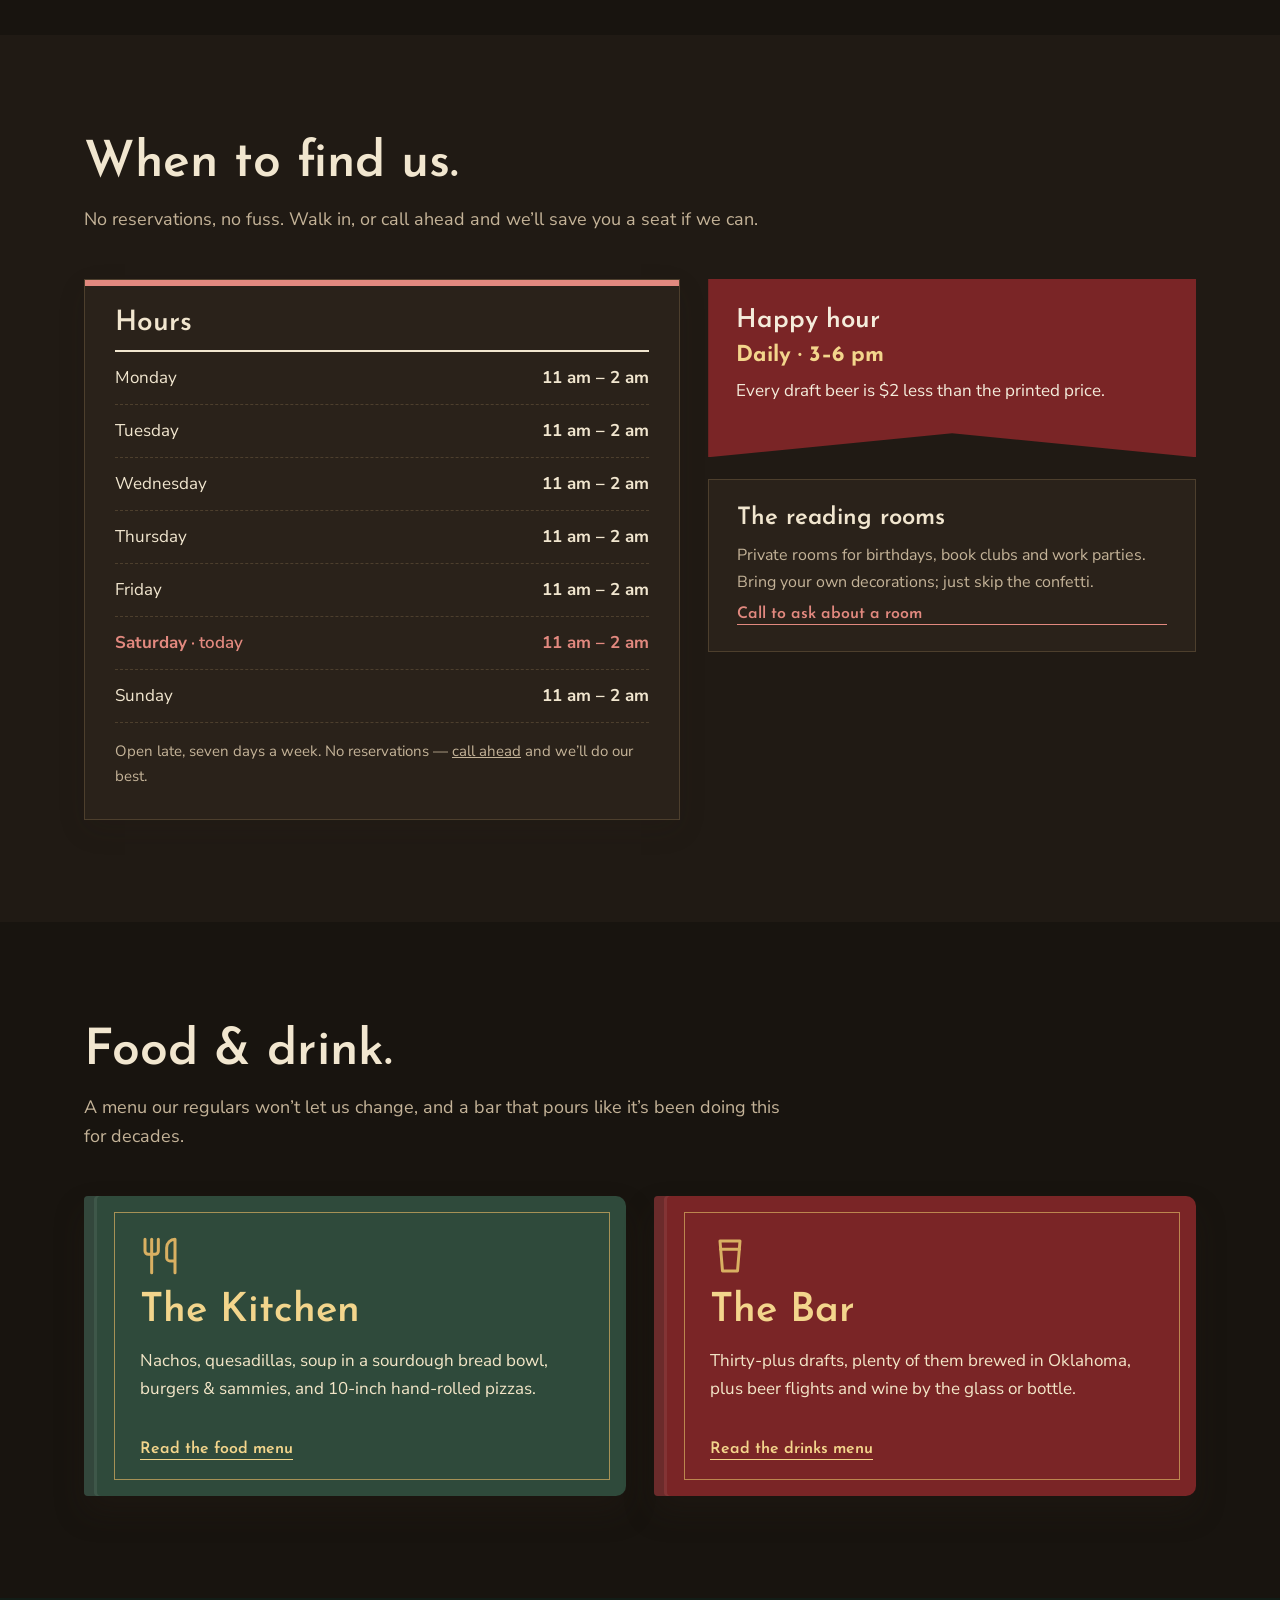
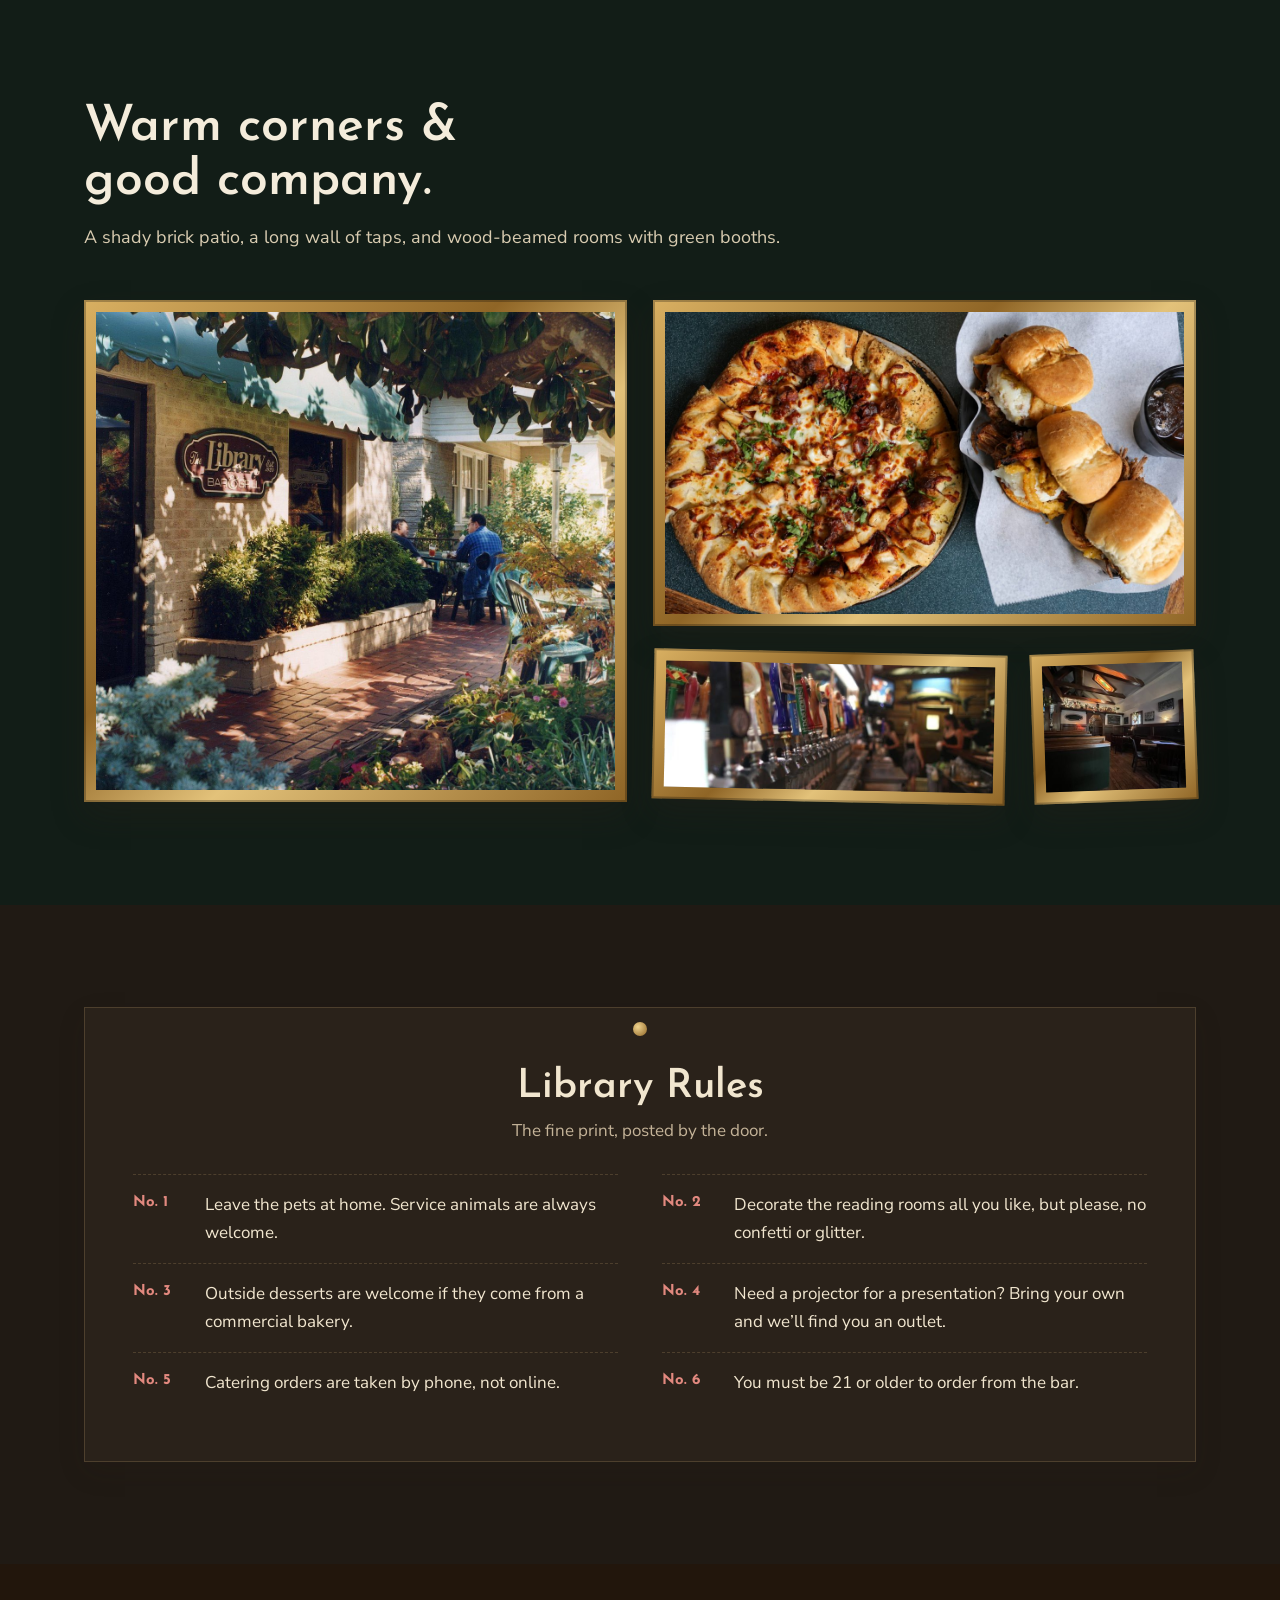
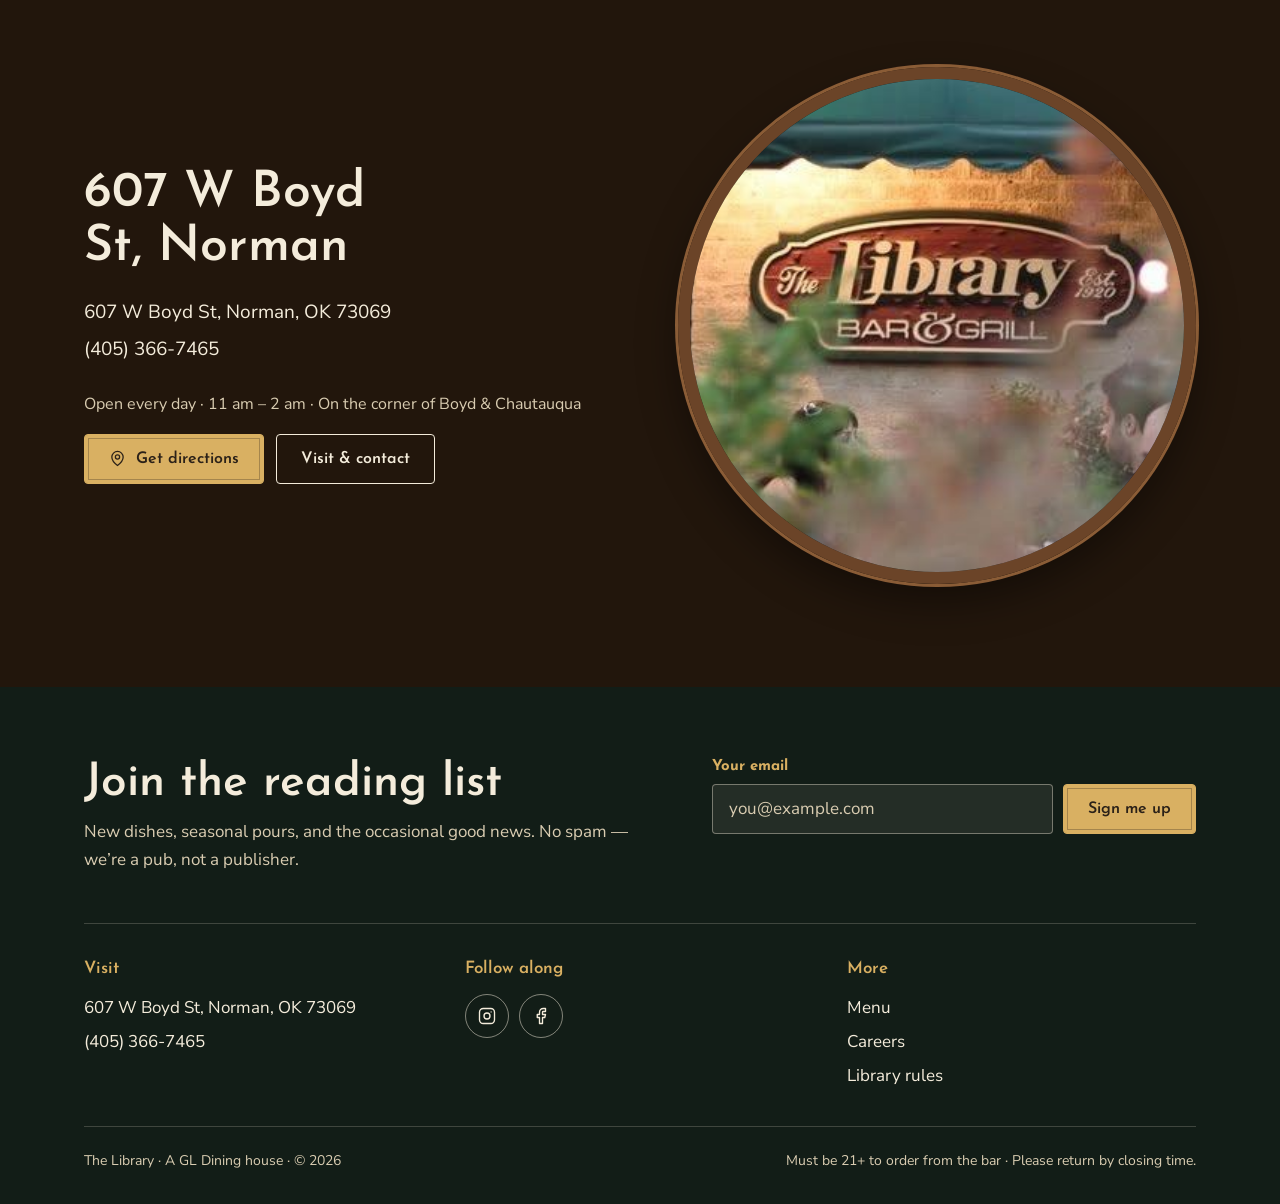
==== commit 83fb729d: "Add files via upload goodbye blu. hello adam" ====
--- a/index.html
+++ b/index.html
@@ -3,13 +3,13 @@
 <head>
   <meta charset="UTF-8">
   <meta name="viewport" content="width=device-width, initial-scale=1.0">
-  <title>GLDining | Blu & Library — Norman, OK</title>
-  <meta name="description" content="Two neighborhood restaurants in Norman, Oklahoma: Blu and Library.">
+  <title>The Library | Bar & Kitchen in Norman, OK</title>
+  <meta name="description" content="An English-style pub on Boyd Street in Norman, Oklahoma. Comfort food, 35 beers on tap, and one of Norman’s best patios, across the street from OU.">
   <link rel="preconnect" href="https://fonts.googleapis.com">
   <link rel="preconnect" href="https://fonts.gstatic.com" crossorigin>
-  <link href="https://fonts.googleapis.com/css2?family=Cormorant+Garamond:wght@500;600&amp;family=Inter:ital,wght@0,400;0,500;0,600;0,700;1,400&amp;display=swap" rel="stylesheet">
+  <link href="https://fonts.googleapis.com/css2?family=Josefin+Sans:wght@400;600;700&amp;family=Nunito+Sans:wght@400;600;700&amp;display=swap" rel="stylesheet">
   <link rel="stylesheet" href="css/styles.css">
-  <!-- Pick light or dark before the page draws (saved choice, otherwise dark after 6 pm) -->
+  <!-- Light or "lamps low" before the page draws: saved choice, otherwise dark after 6 pm -->
   <script>
     (function () {
       var mode = null;
@@ -22,157 +22,229 @@
 <body>
   <a class="skip-link" href="#main">Skip to content</a>
 
-  <!-- ===== NAVIGATION (same on every page) ===== -->
+  <!-- ===== HEADER (same on every page) ===== -->
   <header class="site-header">
-    <nav class="nav" aria-label="Main">
+    <nav class="wrap nav" aria-label="Main">
       <a class="brand" href="index.html">
-        <span class="brand-mono">GL</span>
-        <span class="brand-name">GLDining</span>
+        <span class="brand-plate"><svg viewBox="0 0 24 24" fill="none" stroke="currentColor" stroke-width="1.8" stroke-linecap="round" stroke-linejoin="round" aria-hidden="true"><path d="M2 4h6a4 4 0 0 1 4 4v13a3 3 0 0 0-3-3H2z"/><path d="M22 4h-6a4 4 0 0 0-4 4v13a3 3 0 0 1 3-3h7z"/></svg></span>
+        <span class="brand-text"><span class="brand-name">The Library</span><span class="brand-sub">Bar &amp; Grill · Norman, OK</span></span>
       </a>
       <ul class="nav-links" id="nav-links">
-        <li><a href="index.html" aria-current="page">Home</a></li>
-        <li><a href="blu.html">Blu</a></li>
-        <li><a href="library.html">Library</a></li>
-        <li><a href="contact.html">Contact</a></li>
-        <li><a href="careers.html">Careers</a></li>
-        <li><a class="btn btn--sm btn--dark" href="menu.html">View menus</a></li>
+          <li><a href="index.html" aria-current="page">Home</a></li>
+          <li><a href="menu.html">Menu</a></li>
+          <li><a href="contact.html">Visit</a></li>
+          <li><a href="careers.html">Careers</a></li>
+          <li><a class="btn btn--sm" href="tel:4053667465"><svg viewBox="0 0 24 24" fill="none" stroke="currentColor" stroke-width="1.8" stroke-linecap="round" stroke-linejoin="round" aria-hidden="true"><path d="M22 16.9v3a2 2 0 0 1-2.2 2 19.8 19.8 0 0 1-8.6-3.1 19.5 19.5 0 0 1-6-6A19.8 19.8 0 0 1 2.1 4.2 2 2 0 0 1 4.1 2h3a2 2 0 0 1 2 1.7c.1.9.4 1.8.7 2.7a2 2 0 0 1-.5 2.1L8 9.8a16 16 0 0 0 6 6l1.3-1.3a2 2 0 0 1 2.1-.4c.9.3 1.8.6 2.7.7a2 2 0 0 1 1.7 2z"/></svg> Call to save a seat</a></li>
       </ul>
       <div class="nav-actions">
-        <button class="theme-toggle" type="button" aria-label="Switch to dark mode"><svg class="icon-moon" viewBox="0 0 24 24" fill="none" stroke="currentColor" stroke-width="2" stroke-linecap="round" stroke-linejoin="round" aria-hidden="true"><path d="M21 12.8A9 9 0 1 1 11.2 3a7 7 0 0 0 9.8 9.8z"/></svg><svg class="icon-sun" viewBox="0 0 24 24" fill="none" stroke="currentColor" stroke-width="2" stroke-linecap="round" stroke-linejoin="round" aria-hidden="true"><circle cx="12" cy="12" r="4"/><path d="M12 2v2M12 20v2M4.9 4.9l1.4 1.4M17.7 17.7l1.4 1.4M2 12h2M20 12h2M4.9 19.1l1.4-1.4M17.7 6.3l1.4-1.4"/></svg></button>
-        <button class="nav-toggle" aria-label="Open menu" aria-expanded="false" aria-controls="nav-links"><svg viewBox="0 0 24 24" fill="none" stroke="currentColor" stroke-width="2" stroke-linecap="round" stroke-linejoin="round" aria-hidden="true"><path d="M4 6h16M4 12h16M4 18h16"/></svg></button>
+        <button class="icon-btn lamp" type="button" aria-label="Dim the lamps (dark mode)"><svg viewBox="0 0 24 24" fill="none" stroke="currentColor" stroke-width="1.8" stroke-linecap="round" stroke-linejoin="round" aria-hidden="true"><path d="M8 21h8"/><path d="M12 21v-7"/><path d="M4.5 12h15L16 4H8z"/><g class="glow"><path d="M7 15.5 5.5 17.5M17 15.5l1.5 2M9.5 16l-.5 2.2M14.5 16l.5 2.2"/></g></svg></button>
+        <button class="icon-btn nav-toggle" type="button" aria-label="Open menu" aria-expanded="false" aria-controls="nav-links"><svg viewBox="0 0 24 24" fill="none" stroke="currentColor" stroke-width="1.8" stroke-linecap="round" stroke-linejoin="round" aria-hidden="true"><path d="M4 6h16M4 12h16M4 18h16"/></svg></button>
       </div>
     </nav>
   </header>
 
   <main id="main">
-    <!-- HERO -->
+    <!-- HERO: full photo slideshow with a shelf of books along the bottom -->
     <section class="hero" data-slideshow>
     <div class="slides">
-      <img class="slide is-active" src="images/home-hero.jpg" alt="Friends sharing pizza and wine at a long table">
-      <img class="slide" src="images/blu-hero.jpg" alt="Guests on Blu's lantern-lit patio" loading="lazy">
-      <img class="slide" src="images/library-hero.jpg" alt="Diners in Library's book-lined room" loading="lazy">
+      <img class="slide is-active" src="images/patio.jpg" alt="The Library's sign and shady brick patio on Boyd Street">
+      <img class="slide" src="images/bar-taps.jpg" alt="A long row of draft beer taps behind the bar" loading="lazy">
+      <img class="slide" src="images/pizza-sliders.jpg" alt="A BBQ chicken pizza and pot roast sliders" loading="lazy">
     </div>
     <div class="hero-scrim"></div>
-    <div class="slide-dots">
-      <button class="slide-dot is-active" aria-label="Show photo 1"></button>
-      <button class="slide-dot" aria-label="Show photo 2"></button>
-      <button class="slide-dot" aria-label="Show photo 3"></button>
-    </div>
-      <div class="hero-content">
-        <p class="eyebrow">Two neighborhood restaurants · One warm welcome</p>
-        <h1 class="hero-title">Cozy food. Community space.</h1>
-        <p class="hero-text">Everyday gathering places for wood-fired food, thoughtful drinks, and the people who make a neighborhood feel like home.</p>
-        <div class="hero-actions">
-          <a class="btn btn--light" href="menu.html#blu">Blu menu</a>
-          <a class="btn btn--light" href="menu.html#library">Library menu</a>
-        </div>
-      </div>
-    </section>
-
-    <!-- CHOOSE YOUR TABLE -->
-    <section class="section">
-      <div class="section-heading">
-        <p class="eyebrow">Choose your table</p>
-        <h2>Two places, each with its own rhythm.</h2>
-        <p>Same neighborhood spirit, distinct menus and rooms. Find the one that fits tonight.</p>
-      </div>
-      <div class="restaurant-grid">
-        <article class="restaurant-card">
-          <img src="images/blu-card.jpg" alt="Blu's patio at dusk with string lights" loading="lazy">
-          <div class="restaurant-card-body">
-            <div class="restaurant-id"><h3 style="color:var(--blu)">Blu</h3><span>01</span></div>
-            <p>Wood-fired pizza, generous salads, and easygoing patio nights in a leafy corner of the neighborhood.</p>
-            <div class="card-actions">
-              <a class="btn btn--blu" href="blu.html">Visit Blu</a>
-              <a class="btn" href="menu.html#blu">View menu</a>
+    <div class="slide-dots"><button class="slide-dot is-active" aria-label="Show photo 1"></button><button class="slide-dot" aria-label="Show photo 2"></button><button class="slide-dot" aria-label="Show photo 3"></button></div>
+      <div class="stamp" role="status">Open<br>daily</div>
+      <div class="wrap hero-inner">
+        <div class="hero-copy">
+          <p class="hero-kicker">607 W Boyd St · Across from OU · Norman, Oklahoma</p>
+          <h1>Pull up a chair. <em>Stay for a chapter.</em></h1>
+          <p class="hero-lead">A neighborhood bar tucked behind the greenery in an old house across from OU, with pub grub, one of Norman’s biggest draft lists, and a patio worth lingering on.</p>
+          <div class="hero-actions">
+            <a class="btn btn--brass" href="menu.html">Open the menu <svg viewBox="0 0 24 24" fill="none" stroke="currentColor" stroke-width="1.8" stroke-linecap="round" stroke-linejoin="round" aria-hidden="true"><path d="M5 12h14"/><path d="m12 5 7 7-7 7"/></svg></a>
+            <a class="btn btn--light" href="tel:4053667465"><svg viewBox="0 0 24 24" fill="none" stroke="currentColor" stroke-width="1.8" stroke-linecap="round" stroke-linejoin="round" aria-hidden="true"><path d="M22 16.9v3a2 2 0 0 1-2.2 2 19.8 19.8 0 0 1-8.6-3.1 19.5 19.5 0 0 1-6-6A19.8 19.8 0 0 1 2.1 4.2 2 2 0 0 1 4.1 2h3a2 2 0 0 1 2 1.7c.1.9.4 1.8.7 2.7a2 2 0 0 1-.5 2.1L8 9.8a16 16 0 0 0 6 6l1.3-1.3a2 2 0 0 1 2.1-.4c.9.3 1.8.6 2.7.7a2 2 0 0 1 1.7 2z"/></svg> Call to save a seat</a>
+          </div>
+          <p class="hero-note">No reservations. Call ahead and we’ll do our best.</p>
+        </div>
+      </div>
+
+  <div class="shelf" aria-hidden="true"><span class="spine band" style="--w:18px;--h:94%;--c:#7a2526"></span><span class="spine" style="--w:28px;--h:88%;--c:#b59a6a"></span><span class="spine" style="--w:14px;--h:82%;--c:#b59a6a"></span><span class="spine" style="--w:28px;--h:75%;--c:#c9a24a"></span><span class="spine band" style="--w:24px;--h:59%;--c:#2f4a3b"></span><span class="spine" style="--w:26px;--h:71%;--c:#b59a6a"></span><span class="spine band" style="--w:28px;--h:89%;--c:#1f3328"></span><span class="spine" style="--w:21px;--h:87%;--c:#5f6b3a"></span><span class="spine band" style="--w:17px;--h:69%;--c:#5f6b3a"></span><span class="spine" style="--w:30px;--h:85%;--c:#1f3328"></span><span class="spine" style="--w:23px;--h:76%;--c:#9a6a3a"></span><span class="spine" style="--w:30px;--h:83%;--c:#9a6a3a"></span><span class="spine band" style="--w:26px;--h:84%;--c:#6b4428"></span><span class="spine" style="--w:25px;--h:63%;--c:#8a2a2b"></span><span class="spine band" style="--w:19px;--h:91%;--c:#b59a6a"></span><span class="spine" style="--w:29px;--h:60%;--c:#5f6b3a"></span><span class="spine" style="--w:26px;--h:68%;--c:#6b4428"></span><span class="spine band" style="--w:20px;--h:92%;--c:#1f3328"></span><span class="spine" style="--w:25px;--h:87%;--c:#5f6b3a"></span><span class="spine" style="--w:14px;--h:82%;--c:#1f3328"></span><span class="spine" style="--w:20px;--h:85%;--c:#2f4a3b"></span><span class="spine" style="--w:20px;--h:90%;--c:#b59a6a"></span><span class="spine" style="--w:25px;--h:58%;--c:#1f3328"></span><span class="spine band" style="--w:24px;--h:87%;--c:#9a6a3a"></span><span class="spine band" style="--w:19px;--h:93%;--c:#9a6a3a"></span><span class="spine band lean" style="--w:22px;--h:60%;--c:#7a2526"></span><span class="spine band" style="--w:14px;--h:75%;--c:#c9a24a"></span><span class="spine band" style="--w:19px;--h:80%;--c:#5f6b3a"></span><span class="spine" style="--w:30px;--h:68%;--c:#5f6b3a"></span><span class="spine band" style="--w:24px;--h:89%;--c:#8a2a2b"></span><span class="spine band" style="--w:24px;--h:84%;--c:#c9a24a"></span><span class="spine band" style="--w:30px;--h:71%;--c:#9a6a3a"></span><span class="spine band" style="--w:21px;--h:59%;--c:#b59a6a"></span><span class="spine" style="--w:19px;--h:86%;--c:#1f3328"></span><span class="spine band" style="--w:21px;--h:91%;--c:#8a2a2b"></span><span class="spine" style="--w:26px;--h:94%;--c:#2c3e50"></span><span class="spine" style="--w:23px;--h:66%;--c:#c9a24a"></span><span class="spine" style="--w:16px;--h:77%;--c:#5f6b3a"></span><span class="spine" style="--w:22px;--h:66%;--c:#2f4a3b"></span><span class="spine band" style="--w:20px;--h:94%;--c:#8a2a2b"></span><span class="spine band" style="--w:30px;--h:60%;--c:#b59a6a"></span><span class="spine" style="--w:27px;--h:95%;--c:#c9a24a"></span><span class="spine" style="--w:26px;--h:76%;--c:#1f3328"></span><span class="spine band" style="--w:26px;--h:76%;--c:#2f4a3b"></span><span class="spine band" style="--w:18px;--h:79%;--c:#b59a6a"></span><span class="spine" style="--w:26px;--h:93%;--c:#2c3e50"></span><span class="spine band" style="--w:29px;--h:92%;--c:#c9a24a"></span><span class="spine" style="--w:18px;--h:68%;--c:#6b4428"></span><span class="spine" style="--w:24px;--h:96%;--c:#1f3328"></span><span class="spine band" style="--w:24px;--h:65%;--c:#5f6b3a"></span><span class="spine" style="--w:29px;--h:66%;--c:#9a6a3a"></span><span class="spine band" style="--w:15px;--h:84%;--c:#7a2526"></span><span class="spine band" style="--w:18px;--h:66%;--c:#2c3e50"></span><span class="spine" style="--w:26px;--h:62%;--c:#9a6a3a"></span><span class="spine" style="--w:22px;--h:81%;--c:#5f6b3a"></span><span class="spine" style="--w:28px;--h:75%;--c:#7a2526"></span><span class="spine band" style="--w:14px;--h:58%;--c:#7a2526"></span><span class="spine" style="--w:15px;--h:70%;--c:#c9a24a"></span><span class="spine band" style="--w:19px;--h:65%;--c:#8a2a2b"></span><span class="spine" style="--w:17px;--h:85%;--c:#b59a6a"></span><span class="spine" style="--w:23px;--h:93%;--c:#5f6b3a"></span><span class="spine band" style="--w:20px;--h:78%;--c:#2f4a3b"></span><span class="spine band" style="--w:23px;--h:96%;--c:#2c3e50"></span><span class="spine" style="--w:16px;--h:62%;--c:#2c3e50"></span><span class="spine" style="--w:17px;--h:74%;--c:#c9a24a"></span><span class="spine band" style="--w:29px;--h:80%;--c:#5f6b3a"></span><span class="spine band" style="--w:20px;--h:73%;--c:#2c3e50"></span><span class="spine" style="--w:28px;--h:63%;--c:#9a6a3a"></span><span class="spine band" style="--w:26px;--h:77%;--c:#2f4a3b"></span><span class="spine band" style="--w:23px;--h:73%;--c:#2c3e50"></span><span class="spine band" style="--w:16px;--h:73%;--c:#c9a24a"></span><span class="spine" style="--w:16px;--h:75%;--c:#1f3328"></span><span class="spine" style="--w:14px;--h:58%;--c:#5f6b3a"></span><span class="spine" style="--w:29px;--h:67%;--c:#7a2526"></span><span class="spine band" style="--w:16px;--h:90%;--c:#6b4428"></span><span class="spine band" style="--w:18px;--h:78%;--c:#5f6b3a"></span><span class="spine band" style="--w:23px;--h:66%;--c:#c9a24a"></span><span class="spine" style="--w:15px;--h:78%;--c:#9a6a3a"></span><span class="spine band" style="--w:20px;--h:69%;--c:#5f6b3a"></span><span class="spine" style="--w:21px;--h:74%;--c:#7a2526"></span><span class="spine" style="--w:27px;--h:93%;--c:#5f6b3a"></span><span class="spine" style="--w:28px;--h:58%;--c:#b59a6a"></span><span class="spine lean" style="--w:29px;--h:59%;--c:#b59a6a"></span><span class="spine" style="--w:25px;--h:95%;--c:#6b4428"></span><span class="spine band" style="--w:22px;--h:83%;--c:#9a6a3a"></span><span class="spine band" style="--w:21px;--h:89%;--c:#2f4a3b"></span><span class="spine band" style="--w:28px;--h:72%;--c:#c9a24a"></span><span class="spine" style="--w:21px;--h:84%;--c:#2c3e50"></span><span class="spine" style="--w:22px;--h:72%;--c:#2f4a3b"></span><span class="spine" style="--w:25px;--h:68%;--c:#1f3328"></span><span class="spine" style="--w:23px;--h:77%;--c:#5f6b3a"></span><span class="spine" style="--w:28px;--h:96%;--c:#7a2526"></span><span class="spine band" style="--w:30px;--h:94%;--c:#b59a6a"></span><span class="spine" style="--w:20px;--h:94%;--c:#2f4a3b"></span><span class="spine" style="--w:25px;--h:82%;--c:#1f3328"></span><span class="spine" style="--w:15px;--h:91%;--c:#7a2526"></span><span class="spine" style="--w:22px;--h:63%;--c:#6b4428"></span><span class="spine" style="--w:16px;--h:86%;--c:#c9a24a"></span><span class="spine" style="--w:27px;--h:83%;--c:#6b4428"></span><span class="spine band" style="--w:29px;--h:71%;--c:#7a2526"></span><span class="spine band" style="--w:17px;--h:76%;--c:#5f6b3a"></span><span class="spine band lean" style="--w:14px;--h:70%;--c:#1f3328"></span><span class="spine band" style="--w:21px;--h:74%;--c:#c9a24a"></span><span class="spine" style="--w:20px;--h:75%;--c:#5f6b3a"></span><span class="spine band" style="--w:28px;--h:68%;--c:#1f3328"></span><span class="spine" style="--w:17px;--h:71%;--c:#9a6a3a"></span><span class="spine lean" style="--w:17px;--h:59%;--c:#7a2526"></span><span class="spine" style="--w:23px;--h:66%;--c:#7a2526"></span><span class="spine" style="--w:23px;--h:85%;--c:#1f3328"></span><span class="spine band" style="--w:24px;--h:58%;--c:#7a2526"></span></div>
+
+    </section>
+
+    <!-- CHAPTER I: STORY -->
+    <section class="band">
+      <div class="wrap story">
+        <div class="story-text">
+          
+          <h2 style="font-size:clamp(34px,4.4vw,50px)">A third place, found by happy accident.</h2>
+          <p class="dropcap">Our owner had a history degree from OU, a head full of travels across Europe, and no plans to run a pub. He came into the business almost by accident, and what he found wasn’t just a restaurant. It was a clubhouse.</p>
+          <p>Some regulars come in five or six days a week. They know the bartenders by name, they have a usual, and they’ll happily tell you what to order. We like to think the room has that effect on people.</p>
+          <p>Tucked behind the greenery in an old house on the corner of Boyd and Chautauqua, The Library has been named one of America’s 10 Best College Town Bars by <em>Esquire</em>. So come as you are. You don’t have to cook tonight; that’s our job.</p>
+          <p class="signature">— The Library family, part of GL Dining</p>
+        </div>
+        <div class="frame frame--tilt" style="aspect-ratio:4/5">
+          <img src="images/owner.jpg" alt="The Library's owner" loading="lazy">
+        </div>
+      </div>
+    </section>
+
+    <!-- CHAPTER II: TODAY -->
+    <section class="band band--alt">
+      <div class="wrap">
+        <div class="heading">
+          
+          <h2>When to find us.</h2>
+          <p>No reservations, no fuss. Walk in, or call ahead and we’ll save you a seat if we can.</p>
+        </div>
+        <div class="today-grid">
+        <div class="due-card">
+          <div class="due-head"><h3>Hours</h3></div>
+          <div class="due-row" data-day="1"><span>Monday</span><strong>11 am – 2 am</strong></div>
+          <div class="due-row" data-day="2"><span>Tuesday</span><strong>11 am – 2 am</strong></div>
+          <div class="due-row" data-day="3"><span>Wednesday</span><strong>11 am – 2 am</strong></div>
+          <div class="due-row" data-day="4"><span>Thursday</span><strong>11 am – 2 am</strong></div>
+          <div class="due-row" data-day="5"><span>Friday</span><strong>11 am – 2 am</strong></div>
+          <div class="due-row" data-day="6"><span>Saturday</span><strong>11 am – 2 am</strong></div>
+          <div class="due-row" data-day="0"><span>Sunday</span><strong>11 am – 2 am</strong></div>
+          <p class="due-foot">Open late, seven days a week. No reservations — <a href="tel:4053667465">call ahead</a> and we’ll do our best.</p>
+        </div>
+          <div class="side-cards">
+            <div class="bookmark">
+              <h3>Happy hour</h3>
+              <p class="big">Daily · 3–6 pm</p>
+              <p>Every draft beer is $2 less than the printed price.</p>
             </div>
-          </div>
-        </article>
-        <article class="restaurant-card">
-          <img src="images/library-card.jpg" alt="Couples dining between floor-to-ceiling bookshelves" loading="lazy">
-          <div class="restaurant-card-body">
-            <div class="restaurant-id"><h3 style="color:var(--lib)">Library</h3><span>02</span></div>
-            <p>Comforting plates, well-poured pints, and the kind of room that invites you to stay awhile.</p>
-            <div class="card-actions">
-              <a class="btn btn--lib" href="library.html">Visit Library</a>
-              <a class="btn" href="menu.html#library">View menu</a>
+            <div class="note-card">
+              <h3>The reading rooms</h3>
+              <p>Private rooms for birthdays, book clubs and work parties. Bring your own decorations; just skip the confetti.</p>
+              <a class="link" href="tel:4053667465">Call to ask about a room</a>
             </div>
           </div>
-        </article>
-      </div>
-    </section>
-
-    <!-- SPECIAL -->
-    <section class="split">
-      <img src="images/special-pizza.jpg" alt="Margherita pizza on a wooden board with drinks" loading="lazy">
-      <div class="split-body">
-        <p class="eyebrow" style="color:var(--accent)">The neighborhood favorite</p>
-        <h2>Half-off pizza with a drink.</h2>
-        <p>Sundays all day and daily from 3–6 pm. Dine-in at Blu and Library.</p>
-        <a class="btn btn--dark" href="menu.html">See both menus</a>
-      </div>
-    </section>
-
-    <!-- FIND US -->
-    <section class="find-us">
-      <div class="section-heading">
-        <p class="eyebrow">Find us</p>
-        <h2>Your neighborhood table is close by.</h2>
-        <p>Both restaurants are minutes apart, with their own character and the same easy welcome.</p>
-      </div>
-      <div class="map">
-        <img src="images/neighborhood-map.jpg" alt="Illustrated neighborhood map" loading="lazy">
-        <a class="map-pin map-pin--blu" href="https://maps.google.com/?q=201+S+Crawford+Ave+Norman+OK" target="_blank" rel="noopener">Blu</a>
-        <a class="map-pin map-pin--lib" href="https://maps.google.com/?q=607+W+Boyd+St+Norman+OK" target="_blank" rel="noopener">Library</a>
-      </div>
-      <div class="location-cards">
-        <div class="location-card">
-          <h3 style="color:var(--blu)">Blu</h3>
-          <a href="https://maps.google.com/?q=201+S+Crawford+Ave+Norman+OK" target="_blank" rel="noopener">201 S Crawford Ave</a>
-          <a class="muted" href="tel:8505550124">(850) 555–0124</a>
-          <a class="text-link" style="color:var(--blu)" href="https://maps.google.com/?q=201+S+Crawford+Ave+Norman+OK" target="_blank" rel="noopener">Get directions →</a>
-        </div>
-        <div class="location-card">
-          <h3 style="color:var(--lib)">Library</h3>
-          <a href="https://maps.google.com/?q=607+W+Boyd+St+Norman+OK" target="_blank" rel="noopener">607 W Boyd St</a>
-          <a class="muted" href="tel:8505550187">(850) 555–0187</a>
-          <a class="text-link" style="color:var(--lib)" href="https://maps.google.com/?q=607+W+Boyd+St+Norman+OK" target="_blank" rel="noopener">Get directions →</a>
-        </div>
+        </div>
+      </div>
+    </section>
+
+    <!-- CHAPTER III: MENU COVERS -->
+    <section class="band">
+      <div class="wrap">
+        <div class="heading">
+          
+          <h2>Food &amp; drink.</h2>
+          <p>A menu our regulars won’t let us change, and a bar that pours like it’s been doing this for decades.</p>
+        </div>
+        <div class="covers">
+          <a class="cover cover--green" href="menu.html">
+            <svg class="emblem" viewBox="0 0 24 24" fill="none" stroke="currentColor" stroke-width="1.8" stroke-linecap="round" stroke-linejoin="round" aria-hidden="true"><path d="M3 2v7c0 1.1.9 2 2 2h4a2 2 0 0 0 2-2V2"/><path d="M7 2v20"/><path d="M21 15V2a5 5 0 0 0-5 5v6c0 1.1.9 2 2 2h3zm0 0v7"/></svg>
+            <h3>The Kitchen</h3>
+            <p>Nachos, quesadillas, soup in a sourdough bread bowl, burgers &amp; sammies, and 10-inch hand-rolled pizzas.</p>
+            <span class="link">Read the food menu</span>
+          </a>
+          <a class="cover cover--red" href="menu.html#drinks">
+            <svg class="emblem" viewBox="0 0 24 24" fill="none" stroke="currentColor" stroke-width="1.8" stroke-linecap="round" stroke-linejoin="round" aria-hidden="true"><path d="M6 3h12l-1.5 18h-9z"/><path d="M6.4 8h11.2"/></svg>
+            <h3>The Bar</h3>
+            <p>Thirty-plus drafts, plenty of them brewed in Oklahoma, plus beer flights and wine by the glass or bottle.</p>
+            <span class="link">Read the drinks menu</span>
+          </a>
+        </div>
+      </div>
+    </section>
+
+    <!-- CHAPTER IV: SALON WALL -->
+    <section class="band salon">
+      <div class="wrap">
+        <div class="heading">
+          
+          <h2>Warm corners &amp; good company.</h2>
+          <p>A shady brick patio, a long wall of taps, and wood-beamed rooms with green booths.</p>
+        </div>
+        <div class="salon-grid">
+          <div class="frame"><img src="images/patio.jpg" alt="Guests on the brick patio under the green awning" loading="lazy"></div>
+          <div class="frame"><img src="images/pizza-sliders.jpg" alt="BBQ chicken pizza and pot roast sliders" loading="lazy"></div>
+          <div class="frame"><img src="images/bar-taps.jpg" alt="Draft taps lined up along the bar" loading="lazy"></div>
+          <div class="frame"><img src="images/dining-room.jpg" alt="The wood-beamed dining room with green booths" loading="lazy"></div>
+        </div>
+      </div>
+    </section>
+
+    <!-- RULES -->
+    <section class="band band--alt">
+      <div class="wrap">
+      <div class="rules" id="rules">
+        <h2>Library Rules</h2>
+        <p>The fine print, posted by the door.</p>
+        <ol>
+          <li>Leave the pets at home. Service animals are always welcome.</li>
+          <li>Decorate the reading rooms all you like, but please, no confetti or glitter.</li>
+          <li>Outside desserts are welcome if they come from a commercial bakery.</li>
+          <li>Need a projector for a presentation? Bring your own and we’ll find you an outlet.</li>
+          <li>Catering orders are taken by phone, not online.</li>
+          <li>You must be 21 or older to order from the bar.</li>
+        </ol>
+      </div>
+      </div>
+    </section>
+
+    <!-- VISIT -->
+    <section class="band visit">
+      <div class="wrap visit-grid">
+        <div style="display:flex;flex-direction:column;gap:16px;align-items:flex-start">
+          
+          <h2>607 W Boyd St, Norman</h2>
+          <div class="visit-lines">
+            <a href="https://maps.google.com/?q=607+W+Boyd+St+Norman+OK" target="_blank" rel="noopener">607 W Boyd St, Norman, OK 73069</a>
+            <a href="tel:4053667465">(405) 366-7465</a>
+          </div>
+          <p class="muted">Open every day · 11 am – 2 am · On the corner of Boyd &amp; Chautauqua</p>
+          <div class="hero-actions">
+            <a class="btn btn--brass" href="https://maps.google.com/?q=607+W+Boyd+St+Norman+OK" target="_blank" rel="noopener"><svg viewBox="0 0 24 24" fill="none" stroke="currentColor" stroke-width="1.8" stroke-linecap="round" stroke-linejoin="round" aria-hidden="true"><path d="M20 10c0 6-8 12-8 12S4 16 4 10a8 8 0 0 1 16 0z"/><circle cx="12" cy="10" r="3"/></svg> Get directions</a>
+            <a class="btn btn--light" href="contact.html">Visit &amp; contact</a>
+          </div>
+        </div>
+        <div class="porthole"><img src="images/sign.jpg" alt="The Library Bar &amp; Grill sign" loading="lazy"></div>
       </div>
     </section>
   </main>
 
   <!-- ===== FOOTER (same on every page) ===== -->
   <footer class="site-footer">
-    <div class="footer-head">
-      <div>
-        <p class="eyebrow">Come as you are</p>
-        <h2>Good food tastes better together.</h2>
-      </div>
-      <a class="btn btn--light" href="contact.html">Get in touch <svg viewBox="0 0 24 24" fill="none" stroke="currentColor" stroke-width="2" stroke-linecap="round" stroke-linejoin="round" aria-hidden="true"><path d="M7 17 17 7"/><path d="M7 7h10v10"/></svg></a>
+    <div class="wrap">
+      <div class="footer-top">
+        <div>
+          <h2>Join the reading list</h2>
+          <p>New dishes, seasonal pours, and the occasional good news. No spam — we’re a pub, not a publisher.</p>
+        </div>
+        <form class="signup" novalidate>
+          <label for="signup-email">Your email</label>
+          <input id="signup-email" type="email" autocomplete="email" placeholder="you@example.com" required>
+          <button class="btn btn--brass" type="submit">Sign me up</button>
+          <p class="signup-msg" role="status"></p>
+        </form>
+      </div>
+      <div class="footer-cols">
+        <div>
+          <h3>Visit</h3>
+          <a href="https://maps.google.com/?q=607+W+Boyd+St+Norman+OK" target="_blank" rel="noopener">607 W Boyd St, Norman, OK 73069</a>
+          <a href="tel:4053667465">(405) 366-7465</a>
+        </div>
+        <div>
+          <h3>Follow along</h3>
+          <div class="socials">
+            <a class="social" href="#" aria-label="Instagram"><svg viewBox="0 0 24 24" fill="none" stroke="currentColor" stroke-width="1.8" stroke-linecap="round" stroke-linejoin="round" aria-hidden="true"><rect x="2" y="2" width="20" height="20" rx="5"/><circle cx="12" cy="12" r="4"/><path d="M17.5 6.5h.01"/></svg></a>
+            <a class="social" href="#" aria-label="Facebook"><svg viewBox="0 0 24 24" fill="none" stroke="currentColor" stroke-width="1.8" stroke-linecap="round" stroke-linejoin="round" aria-hidden="true"><path d="M18 2h-3a5 5 0 0 0-5 5v3H7v4h3v8h4v-8h3l1-4h-4V7a1 1 0 0 1 1-1h3z"/></svg></a>
+          </div>
+        </div>
+        <div>
+          <h3>More</h3>
+          <a href="menu.html">Menu</a>
+          <a href="careers.html">Careers</a>
+          <a href="contact.html#rules">Library rules</a>
+        </div>
+      </div>
+      <div class="footer-bottom">
+        <span>The Library · A GL Dining house · © <span id="year">2026</span></span>
+        <span>Must be 21+ to order from the bar · Please return by closing time.</span>
+      </div>
     </div>
-    <div class="footer-divider"></div>
-    <div class="footer-cols">
-      <div>
-        <p class="eyebrow">Contact us</p>
-        <a href="tel:8505550148">(850) 555–0148</a>
-        <a href="mailto:hello@gldining.com">hello@gldining.com</a>
-      </div>
-      <div>
-        <p class="eyebrow">Follow us</p>
-        <div class="socials">
-          <a class="social" href="#" aria-label="Instagram"><svg viewBox="0 0 24 24" fill="none" stroke="currentColor" stroke-width="2" stroke-linecap="round" stroke-linejoin="round" aria-hidden="true"><rect x="2" y="2" width="20" height="20" rx="5"/><circle cx="12" cy="12" r="4"/><path d="M17.5 6.5h.01"/></svg></a>
-          <a class="social" href="#" aria-label="Facebook"><svg viewBox="0 0 24 24" fill="none" stroke="currentColor" stroke-width="2" stroke-linecap="round" stroke-linejoin="round" aria-hidden="true"><path d="M18 2h-3a5 5 0 0 0-5 5v3H7v4h3v8h4v-8h3l1-4h-4V7a1 1 0 0 1 1-1h3z"/></svg></a>
-          <a class="social" href="mailto:hello@gldining.com" aria-label="Email"><svg viewBox="0 0 24 24" fill="none" stroke="currentColor" stroke-width="2" stroke-linecap="round" stroke-linejoin="round" aria-hidden="true"><rect x="2" y="4" width="20" height="16" rx="2"/><path d="m22 7-10 6L2 7"/></svg></a>
-        </div>
-      </div>
-      <div>
-        <p class="eyebrow">More</p>
-        <a href="careers.html">Careers</a>
-        <a href="contact.html#policies">House policies</a>
-      </div>
-    </div>
-    <p class="footer-note">No pets, service animals welcome · Catering orders by phone · Must be 21+ to order alcohol · © <span id="year">2026</span> GLDining</p>
   </footer>
 
   <script src="js/main.js"></script>
--- a/css/styles.css
+++ b/css/styles.css
@@ -1,559 +1,554 @@
 /* =========================================================
-   GL DINING — DESIGN SYSTEM
-   Colors, fonts and spacing come straight from the Figma file.
-   Change a value here and it updates across every page.
+   THE LIBRARY — DESIGN SYSTEM
+   VOICE   cozy, a little whimsical, like an old reading room
+   IDEA    the site behaves like the library itself: book-spine
+           shelves, card-catalog menus, a date-due card for hours
+   COLOUR  shelf green + warm wood + oxblood leather + brass,
+           on aged parchment. "Lamps low" (dark) after 6 pm.
+   TYPE    sans-serif only (client request):
+           Josefin Sans for headings, Nunito Sans for reading
    ========================================================= */
 :root {
-  /* Base palette */
-  --cream: #f4f0e7;      /* page background */
-  --paper: #fffdf8;      /* cards, light sections */
-  --sand: #e8e0d3;       /* secondary sections */
-  --line: #cfc5b5;       /* borders and dividers */
-  --ink: #211e1a;        /* main text, dark footer */
-  --muted: #6d675e;      /* secondary text */
-  --accent: #b86e3b;     /* small eyebrow accent */
-
-  /* Blu (blue) */
-  --blu: #1d4e89;
-  --blu-dark: #0f2e57;
-  --blu-tint: #e8e0d3;   /* warm tan section background */
-
-  /* Library (red) */
-  --lib: #8a2a2b;
-  --lib-dark: #5a1a1c;
-  --lib-tint: #e8e0d3;   /* warm tan section background */
+  /* Paper & ink */
+  --paper: #f4ecdb;      /* page background, aged parchment */
+  --paper-2: #ebe0c8;    /* alternate sections */
+  --card: #fbf6ea;       /* index cards */
+  --ink: #2b2118;        /* main text */
+  --muted: #6b5a48;      /* secondary text */
+  --rule: #cdbb98;       /* lines and borders */
+
+  /* Library colors */
+  --green: #2f4a3b;      /* bookshelf green */
+  --green-deep: #1f3328; /* deep wall green */
+  --wood: #6b4428;       /* shelves, frames */
+  --wood-deep: #3e2716;  /* dark wood bands */
+  --red: #8a2a2b;        /* oxblood leather — brand color */
+  --brass: #b8893a;      /* lamps, handles, frames */
+  --mustard: #c9a24a;    /* velvet chair accent */
+
+  /* Fixed colors (same in both modes: text on dark wood/green) */
+  --cream: #f4ecdb;
+  --cream-dim: #d9ccb1;
 
   /* Type */
-  --serif: "Cormorant Garamond", Georgia, serif;
-  --sans: "Inter", system-ui, -apple-system, "Segoe UI", sans-serif;
-
-  /* Fixed colors — stay the same in both themes (text on photos, footer) */
-  --white: #fffdf8;
-  --black: #211e1a;
-  --footer: #211e1a;
-  --footer-label: #e8e0d3;
-
-  /* Layout */
-  --pad-x: 64px;
-  --max: 1440px;
-  --radius: 10px;
-}
-
-/* =========================================================
-   DARK MODE — same design, evening palette.
-   Turned on by the moon button, or automatically after 6 pm.
-   ========================================================= */
+  --display: "Josefin Sans", "Futura", "Century Gothic", sans-serif;
+  --body: "Nunito Sans", "Segoe UI", system-ui, sans-serif;
+
+  --pad-x: clamp(20px, 5vw, 72px);
+  --max: 1240px;
+}
+
+/* ---------- "Lamps low" — dark mode ---------- */
 :root[data-mode="dark"] {
   color-scheme: dark;
-  --cream: #15130f;
-  --paper: #1f1c18;
-  --sand: #2a2620;
-  --line: #3d372f;
-  --ink: #f2ece2;
-  --muted: #b5ab9d;
-  --accent: #d9935f;
-
-  --blu: #8db8ea;
-  --blu-dark: #0b2140;
-  --blu-tint: #2a2620;
-
-  --lib: #e8958f;
-  --lib-dark: #3a1213;
-  --lib-tint: #2a2620;
-
-  --footer: #0c0b09;
-}
-
-body, .site-header, .section, .split, .find-us, .house, .menu-body, .menu-controls,
-.locations, .apply-form, .restaurant-card, .offer-card, .location-full, .service {
-  transition: background-color .3s ease, color .3s ease;
-}
-
-.theme-toggle {
-  width: 42px; height: 42px; border-radius: 50%;
-  border: 1px solid var(--ink); background: transparent; color: var(--ink);
-  display: inline-flex; align-items: center; justify-content: center; cursor: pointer;
-}
-.theme-toggle svg { width: 18px; height: 18px; }
-.theme-toggle .icon-sun { display: none; }
-:root[data-mode="dark"] .theme-toggle .icon-sun { display: block; }
-:root[data-mode="dark"] .theme-toggle .icon-moon { display: none; }
-:root[data-mode="dark"] .map img, :root[data-mode="dark"] .directions img { filter: brightness(.85); }
-.nav-links { margin-left: auto; }
-.nav-actions { display: flex; align-items: center; gap: 10px; margin-left: 24px; }
+  --paper: #18140f;
+  --paper-2: #201a14;
+  --card: #2a221a;
+  --ink: #f1e6cf;
+  --muted: #c4b398;
+  --rule: #4d3f2d;
+  --green: #8fb39b;
+  --red: #e2897f;
+  --brass: #d9b062;
+  --mustard: #d9b062;
+  --green-deep: #121d17;
+  --wood-deep: #22160c;
+}
 
 /* ---------- Base ---------- */
 *, *::before, *::after { box-sizing: border-box; }
-
 html { scroll-behavior: smooth; }
-
 body {
   margin: 0;
-  background: var(--cream);
+  background: var(--paper);
   color: var(--ink);
-  font-family: var(--sans);
-  font-size: 16px;
-  line-height: 1.55;
-  -webkit-font-smoothing: antialiased;
-}
-
+  font: 400 17px/1.65 var(--body);
+  overflow-x: clip;
+  transition: background-color .4s ease, color .4s ease;
+}
 img { display: block; max-width: 100%; }
 a { color: inherit; }
 h1, h2, h3, p { margin: 0; }
-
-.serif { font-family: var(--serif); font-weight: 500; }
-
-.eyebrow {
-  font-family: var(--sans);
-  font-size: 12px;
-  font-weight: 700;
-  letter-spacing: .04em;
-  text-transform: uppercase;
-}
-
-.section { padding: 96px var(--pad-x); }
-.section-heading { display: flex; flex-direction: column; gap: 16px; }
-.section-heading h2 { font-family: var(--serif); font-weight: 500; font-size: 46px; line-height: 1.05; }
-.section-heading p { font-size: 17px; line-height: 1.6; color: var(--muted); }
-
-.skip-link {
-  position: absolute; left: -999px; top: 8px;
-  background: var(--ink); color: var(--paper); padding: 8px 14px; border-radius: 999px; z-index: 100;
-}
+h1, h2, h3 { font-family: var(--display); font-weight: 600; line-height: 1.08; text-wrap: balance; }
+
+.wrap { max-width: var(--max); margin: 0 auto; padding: 0 var(--pad-x); }
+.band { padding: clamp(56px, 8vw, 104px) 0; }
+.band--alt { background: var(--paper-2); }
+
+.skip-link { position: absolute; left: -999px; top: 8px; z-index: 100; background: var(--ink); color: var(--paper); padding: 8px 14px; border-radius: 4px; }
 .skip-link:focus { left: 8px; }
-
-:focus-visible { outline: 2px solid var(--accent); outline-offset: 3px; }
+:focus-visible { outline: 2px solid var(--brass); outline-offset: 3px; }
+
+/* Chapter labels: "Chapter I ❦ A word of welcome" */
+.chapter {
+  display: flex; align-items: center; gap: 12px;
+  font: 600 15px/1 var(--display); color: var(--red);
+}
+.chapter::after { content: ""; flex: 0 0 56px; height: 1px; background: currentColor; opacity: .5; }
+.chapter .fleuron { font-size: 18px; }
+
+.heading { display: flex; flex-direction: column; gap: 14px; max-width: 720px; }
+.heading h2 { font-size: clamp(34px, 4.4vw, 50px); }
+.heading p { color: var(--muted); font-size: 18px; }
 
 /* ---------- Buttons ---------- */
 .btn {
   display: inline-flex; align-items: center; justify-content: center; gap: 10px;
-  height: 50px; padding: 0 26px;
-  border-radius: 999px; border: 1px solid var(--ink);
-  background: var(--paper); color: var(--ink);
-  font: 600 14px/1 var(--sans);
-  text-decoration: none; cursor: pointer;
-  transition: transform .15s ease, opacity .15s ease;
-}
-.btn:hover { transform: translateY(-1px); opacity: .92; }
-.btn svg { width: 16px; height: 16px; flex: none; }
-.btn--sm { height: 42px; padding: 0 20px; font-size: 13px; }
-.btn--dark { background: var(--ink); color: var(--paper); }
-.btn--light { background: var(--white); border-color: var(--white); color: var(--black); }
-.btn--blu { background: var(--blu); border-color: var(--blu); color: var(--paper); }
-.btn--lib { background: var(--lib); border-color: var(--lib); color: var(--paper); }
-
-.text-link { font-weight: 700; font-size: 14px; text-decoration: none; }
-.text-link:hover { text-decoration: underline; }
-
-/* ---------- Navigation ---------- */
+  min-height: 50px; padding: 0 24px; border-radius: 4px;
+  border: 1px solid var(--red); background: var(--red); color: var(--cream);
+  box-shadow: inset 0 0 0 3px var(--red), inset 0 0 0 4px rgba(244,236,219,.45);
+  font: 600 16px/1 var(--display); text-decoration: none; cursor: pointer;
+  transition: transform .2s ease, filter .2s ease;
+}
+:root[data-mode="dark"] .btn { color: #1a120c; }
+.btn:hover { transform: translateY(-2px); filter: brightness(1.06); }
+.btn svg { width: 17px; height: 17px; flex: none; }
+.btn--brass { background: var(--mustard); border-color: var(--mustard); color: #2b2118; box-shadow: inset 0 0 0 3px var(--mustard), inset 0 0 0 4px rgba(43,33,24,.3); }
+:root[data-mode="dark"] .btn--brass { color: #2b2118; }
+.btn--ghost { background: transparent; color: var(--ink); border-color: var(--ink); box-shadow: none; }
+:root[data-mode="dark"] .btn--ghost { color: var(--ink); }
+.btn--light { background: transparent; color: var(--cream); border-color: var(--cream); box-shadow: none; }
+:root[data-mode="dark"] .btn--light { color: var(--cream); }
+.btn--sm { min-height: 44px; padding: 0 18px; font-size: 15px; }
+
+.link { font: 600 16px/1.2 var(--display); color: var(--red); text-decoration: none; border-bottom: 1px solid currentColor; }
+
+/* ---------- Header ---------- */
 .site-header {
   position: sticky; top: 0; z-index: 50;
-  background: var(--cream);
-  border-bottom: 1px solid transparent;
-}
-.site-header.scrolled { border-bottom-color: var(--line); }
-
-.nav {
-  height: 84px; padding: 0 var(--pad-x);
-  display: flex; align-items: center; justify-content: space-between;
-}
-
-.brand { display: flex; align-items: center; gap: 10px; text-decoration: none; color: var(--ink); }
-.brand-mono {
-  width: 34px; height: 34px; border-radius: 50%;
-  border: 1px solid var(--ink);
-  display: grid; place-items: center;
-  font: 600 18px/1 var(--serif);
-}
-.brand-name { font: 600 24px/1 var(--serif); }
-
-.nav-links { display: flex; align-items: center; gap: 32px; list-style: none; margin: 0; padding: 0; }
-.nav-links a:not(.btn) { font: 500 14px/1 var(--sans); text-decoration: none; padding: 6px 0; border-bottom: 1px solid transparent; }
-.nav-links a:not(.btn):hover,
-.nav-links a[aria-current="page"] { border-bottom-color: var(--ink); }
-
-.nav-toggle {
-  display: none;
-  width: 42px; height: 42px; border-radius: 50%;
-  border: 1px solid var(--ink); background: transparent; color: var(--ink);
-  align-items: center; justify-content: center; cursor: pointer;
-}
-.nav-toggle svg { width: 18px; height: 18px; }
-
-/* ---------- Hero with slideshow ---------- */
-.hero { position: relative; height: 760px; overflow: hidden; color: var(--white); }
-.hero--restaurant { height: 720px; }
-
+  background: var(--paper);
+  border-bottom: 4px double var(--rule);
+  transition: background-color .4s ease;
+}
+.nav { display: flex; align-items: center; gap: 24px; min-height: 84px; }
+
+.brand { display: flex; align-items: center; gap: 12px; text-decoration: none; color: var(--ink); margin-right: auto; }
+.brand-plate {
+  width: 46px; height: 54px; border: 1.5px solid var(--red); border-radius: 50% 50% 6px 6px / 40% 40% 6px 6px;
+  display: grid; place-items: center; color: var(--red);
+}
+.brand-plate svg { width: 24px; height: 24px; }
+.brand-text { display: flex; flex-direction: column; gap: 3px; }
+.brand-name { font: 700 24px/1 var(--display); letter-spacing: .01em; }
+.brand-sub { font: 600 12px/1 var(--body); color: var(--muted); }
+
+.nav-links { display: flex; align-items: center; gap: 28px; list-style: none; margin: 0; padding: 0; }
+.nav-links a:not(.btn) { font: 600 17px/1 var(--display); text-decoration: none; padding: 8px 0; border-bottom: 2px solid transparent; }
+.nav-links a:not(.btn):hover, .nav-links a[aria-current="page"] { border-bottom-color: var(--red); }
+
+.nav-actions { display: flex; align-items: center; gap: 8px; }
+.icon-btn {
+  width: 44px; height: 44px; border-radius: 50%;
+  border: 1px solid var(--rule); background: transparent; color: var(--ink);
+  display: inline-flex; align-items: center; justify-content: center; cursor: pointer;
+}
+.icon-btn svg { width: 22px; height: 22px; }
+.nav-toggle { display: none; }
+
+/* Lamp toggle glows when the lamps are low */
+.lamp .glow { opacity: 0; transition: opacity .3s; }
+:root[data-mode="dark"] .lamp { color: var(--brass); border-color: var(--brass); box-shadow: 0 0 18px rgba(217,176,98,.35); }
+:root[data-mode="dark"] .lamp .glow { opacity: 1; }
+
+/* ---------- Hero: full photo slideshow + books along the bottom ---------- */
+.hero {
+  position: relative; overflow: hidden; color: var(--cream);
+  min-height: clamp(600px, 88vh, 800px);
+  display: flex; flex-direction: column; justify-content: flex-end;
+  background: #1a120c;
+}
+.hero--page { min-height: clamp(440px, 62vh, 560px); }
 .slides { position: absolute; inset: 0; }
-.slide {
+.slide { position: absolute; inset: 0; width: 100%; height: 100%; object-fit: cover; opacity: 0; transition: opacity 1.4s ease; }
+.slide.is-active { opacity: 1; }
+.hero-scrim {
   position: absolute; inset: 0;
-  width: 100%; height: 100%; object-fit: cover;
-  opacity: 0; transition: opacity 1.2s ease;
-}
-.slide.is-active { opacity: 1; }
-
-.hero-scrim { position: absolute; inset: 0; background: linear-gradient(to bottom, rgba(0,0,0,.09), rgba(0,0,0,.72)); }
-.hero--restaurant .hero-scrim { background: linear-gradient(to bottom, rgba(0,0,0,.09), rgba(0,0,0,.77)); }
-
-.hero-content {
-  position: absolute; left: var(--pad-x); right: var(--pad-x); bottom: 64px;
-  display: flex; flex-direction: column; align-items: flex-start; gap: 22px;
-}
-.hero-title { font: 500 72px/0.98 var(--serif); max-width: 850px; }
-.hero-text { font-size: 19px; line-height: 1.5; max-width: 620px; }
-.hero-actions { display: flex; flex-wrap: wrap; gap: 10px; }
-
-.hero--restaurant .hero-content { bottom: 58px; gap: 18px; }
-.hero-name { font: 500 112px/0.82 var(--serif); }
-.hero-tagline { font: 500 46px/1.06 var(--serif); max-width: 760px; }
-.hero--restaurant .hero-text { font-size: 17px; line-height: 1.55; max-width: 600px; }
-
-.slide-dots { position: absolute; top: 38px; right: var(--pad-x); display: flex; gap: 6px; }
-.slide-dot {
-  width: 8px; height: 8px; border-radius: 999px; padding: 0;
-  border: none; background: rgba(255,253,248,.5); cursor: pointer;
-  transition: width .3s ease, background .3s ease;
-}
-.slide-dot.is-active { width: 22px; background: var(--white); }
-
-/* ---------- Home: restaurant cards ---------- */
-.restaurant-grid { display: flex; gap: 28px; margin-top: 48px; }
-.restaurant-card {
-  flex: 1; background: var(--paper);
-  box-shadow: 0 10px 30px rgba(33,30,26,.09);
-  display: flex; flex-direction: column;
-}
-.restaurant-card img { width: 100%; height: 420px; object-fit: cover; }
-.restaurant-card-body { padding: 36px; display: flex; flex-direction: column; gap: 18px; }
-.restaurant-id { display: flex; align-items: baseline; justify-content: space-between; }
-.restaurant-id h3 { font: 500 48px/1 var(--serif); }
-.restaurant-id span { font-size: 12px; color: var(--muted); }
-.restaurant-card p { color: var(--muted); line-height: 1.55; }
-.card-actions { display: flex; flex-wrap: wrap; gap: 10px; }
-
-/* ---------- Split feature (photo + text) ---------- */
-.split { display: flex; background: var(--sand); }
-.split > img { width: 50%; max-width: 720px; height: 470px; object-fit: cover; flex: none; }
-.split-body { flex: 1; padding: 64px; display: flex; flex-direction: column; justify-content: center; align-items: flex-start; gap: 20px; }
-.split-body h2 { font: 500 54px/1 var(--serif); }
-.split-body p { font-size: 17px; color: var(--muted); }
-
-/* ---------- Map ---------- */
-.find-us { background: var(--paper); padding: 96px 0; display: flex; flex-direction: column; gap: 44px; }
-.find-us .section-heading { padding: 0 var(--pad-x); }
-.map { position: relative; height: 420px; background: var(--sand); overflow: hidden; }
-.map img { width: 100%; height: 100%; object-fit: cover; }
-.map-pin {
-  position: absolute; display: inline-flex; align-items: center; gap: 7px;
-  background: var(--paper); border-radius: 999px; padding: 8px 12px;
-  font: 700 12px/1 var(--sans); text-decoration: none; color: var(--ink);
-  box-shadow: 0 4px 14px rgba(33,30,26,.15);
-}
-.map-pin::before { content: ""; width: 8px; height: 8px; border-radius: 50%; background: var(--pin, var(--ink)); }
-.map-pin--blu { --pin: var(--blu); left: 22.9%; top: 35.7%; }
-.map-pin--lib { --pin: var(--lib); left: 58.3%; top: 60.7%; }
-
-.location-cards { display: flex; gap: 24px; padding: 0 var(--pad-x); }
-.location-card {
-  flex: 1; border: 1px solid var(--line); border-radius: var(--radius);
-  padding: 24px; display: flex; flex-direction: column; gap: 9px; font-size: 15px;
-}
-.location-card h3 { font: 600 28px/1.1 var(--serif); }
-.location-card a { text-decoration: none; }
-.location-card .muted { color: var(--muted); }
-
-/* ---------- Restaurant switch ---------- */
-.switch-bar { display: flex; align-items: center; gap: 24px; padding: 24px var(--pad-x); background: var(--cream); flex-wrap: wrap; }
-.switch-bar .eyebrow { color: var(--muted); }
-.switcher { display: inline-flex; gap: 4px; padding: 4px; border-radius: 999px; background: var(--sand); }
-.switcher a, .switcher button {
-  padding: 9px 18px; border-radius: 999px; border: none; background: transparent;
-  font: 600 13px/1 var(--sans); color: var(--ink); text-decoration: none; cursor: pointer;
-}
-.switcher .is-blu { background: var(--blu); color: var(--paper); }
-.switcher .is-lib { background: var(--lib); color: var(--paper); }
-
-/* ---------- What we offer ---------- */
-.offer { display: flex; flex-direction: column; gap: 44px; }
-.offer--blu { background: var(--blu-tint); color: var(--blu); }
-.offer--lib { background: var(--lib-tint); color: var(--lib); }
-.offer .section-heading p { color: inherit; }
-.offer-cards { display: flex; gap: 20px; }
-.offer-card { flex: 1; background: var(--paper); border-radius: var(--radius); padding: 28px; display: flex; flex-direction: column; gap: 16px; text-decoration: none; }
-.offer-icon { width: 44px; height: 44px; border-radius: 50%; display: grid; place-items: center; }
-.offer--blu .offer-icon, .offer--lib .offer-icon { background: var(--cream); }
-.offer-icon svg { width: 20px; height: 20px; }
-.offer-card h3 { font: 600 30px/1 var(--serif); }
-.offer-card p { font-size: 15px; line-height: 1.6; color: var(--muted); }
-.offer-card .text-link { font-size: 13px; }
-
-/* ---------- Hours & specials ---------- */
-.hours-band { display: flex; color: var(--white); }
-.hours-band--blu { background: var(--blu-dark); }
-.hours-band--lib { background: var(--lib-dark); }
-.hours-band > div { flex: 1; padding: 64px; display: flex; flex-direction: column; gap: 18px; }
-.hours-band > div + div { background: rgba(255,255,255,.04); }
-.hours-band h2 { font: 500 48px/1 var(--serif); }
-.hours-band hr { width: 100%; border: none; border-top: 1px solid var(--line); margin: 0; }
-.hours-row { display: flex; justify-content: space-between; font-size: 14px; }
-.hours-row strong { font-weight: 600; }
-.hours-band h3 { font: 600 27px/1.1 var(--serif); }
-.hours-band p { font-size: 15px; }
-
-/* ---------- Gallery ---------- */
-.gallery { display: flex; flex-direction: column; gap: 44px; }
-.gallery .section-heading { color: var(--blu); }
-.gallery--lib .section-heading { color: var(--lib); }
-.gallery .section-heading p { color: inherit; }
-.gallery-grid { display: flex; gap: 20px; align-items: flex-start; }
-.gallery-grid img { flex: 1; min-width: 0; height: 440px; object-fit: cover; border-radius: 4px; }
-.gallery-grid img:nth-child(2) { height: 360px; }
-
-.note {
-  display: flex; align-items: center; gap: 16px; padding: 22px;
-  background: var(--blu-tint); color: var(--blu); font-size: 15px;
-}
-.note svg { width: 22px; height: 22px; flex: none; }
-
-/* ---------- House notes ---------- */
-.house { background: var(--paper); padding: 70px var(--pad-x); display: flex; flex-direction: column; gap: 24px; }
-.house h2 { font: 500 42px/1 var(--serif); }
-.policy-list { display: flex; gap: 28px; list-style: none; margin: 0; padding: 0; }
-.policy-list li { flex: 1; display: flex; gap: 10px; font-size: 14px; color: var(--muted); }
-.policy-list svg { width: 18px; height: 18px; flex: none; margin-top: 2px; color: var(--blu); }
-.page-lib .policy-list svg { color: var(--lib); }
-
-/* ---------- Directions ---------- */
-.directions { display: flex; }
-.directions--blu { background: var(--blu-tint); }
-.directions--lib { background: var(--lib-tint); }
-.directions > img { width: 50%; max-width: 720px; height: 460px; object-fit: cover; flex: none; }
-.directions-body { flex: 1; padding: 64px; display: flex; flex-direction: column; justify-content: center; align-items: flex-start; gap: 16px; }
-.directions-body h2 { font: 500 52px/1 var(--serif); }
-.directions--blu h2 { color: var(--blu); }
-.directions--lib h2 { color: var(--lib); }
-.directions-body .addr { font-weight: 600; font-size: 17px; text-decoration: none; }
-.directions-body .phone { color: var(--muted); font-size: 15px; text-decoration: none; }
-
-/* ---------- Menu page ---------- */
-.menu-intro { display: flex; justify-content: space-between; align-items: flex-start; gap: 40px; padding: 76px var(--pad-x); }
-.menu-intro .eyebrow { color: var(--blu); transition: color .2s; }
-.menu-intro h1 { font: 500 82px/0.95 var(--serif); margin: 18px 0; }
-.menu-intro p { max-width: 760px; font-size: 17px; color: var(--muted); }
-.legend { background: var(--paper); border-radius: var(--radius); padding: 20px; width: 290px; flex: none; font-size: 13px; color: var(--muted); }
-.legend .eyebrow { color: var(--ink); display: block; margin-bottom: 10px; }
-
-.menu-controls { background: var(--sand); padding: 28px var(--pad-x); display: flex; flex-direction: column; gap: 20px; }
-.menu-controls-top { display: flex; justify-content: space-between; align-items: center; gap: 16px; flex-wrap: wrap; }
-.menu-controls-top > div { display: flex; align-items: center; gap: 14px; }
-.menu-controls-top .eyebrow { color: var(--muted); }
-.menu-controls .switcher { background: var(--sand); }
-.menu-controls hr { border: none; border-top: 1px solid var(--line); margin: 0; }
-.tabs, .chips { display: flex; flex-wrap: wrap; gap: 8px; }
-.tab {
-  padding: 11px 22px; border-radius: 999px; cursor: pointer;
-  border: 1px solid var(--theme); background: transparent; color: var(--theme);
-  font: 700 13px/1 var(--sans);
-}
-.tab[aria-selected="true"] { background: var(--theme); color: var(--paper); }
-.chip {
-  padding: 8px 14px; border-radius: 999px; border: 1px solid var(--line);
-  background: transparent; font: 600 12px/1 var(--sans); color: var(--ink); text-decoration: none;
-}
-.chip:hover { background: var(--paper); }
-
-.menu-body { background: var(--paper); padding: 78px var(--pad-x); display: flex; flex-direction: column; gap: 64px; }
-.menu-columns { display: grid; grid-template-columns: 1fr 1px 1fr; gap: 0 74px; }
-.menu-columns .col-divider { background: var(--line); }
-.menu-col { display: flex; flex-direction: column; gap: 64px; }
-.menu-cat h2 { font: 500 38px/1.2 var(--serif); color: var(--theme); scroll-margin-top: 110px; }
-.menu-cat .cat-note { font-size: 13px; font-style: italic; color: var(--muted); }
-.menu-item { padding: 18px 0; border-bottom: 1px solid var(--line); display: flex; flex-direction: column; gap: 8px; }
-.menu-item-head { display: flex; align-items: baseline; gap: 16px; }
-.menu-item-head h3 { flex: 1; font: 600 23px/1.1 var(--serif); }
-.menu-item-head span { font: 700 15px/1 var(--sans); }
-.menu-item p { font-size: 14px; line-height: 1.45; color: var(--muted); }
-.menu-item .tags { font: 700 11px/1 var(--sans); color: var(--theme); }
-.menu-empty { grid-column: 1 / -1; padding: 40px; border: 1px dashed var(--line); border-radius: var(--radius); text-align: center; color: var(--muted); }
-.notice { display: flex; align-items: center; gap: 12px; padding: 20px; border-radius: 4px; background: var(--theme-tint); color: var(--theme); font-size: 13px; }
-.notice svg { width: 18px; height: 18px; flex: none; }
-
-.theme-blu { --theme: var(--blu); --theme-tint: var(--blu-tint); }
-.theme-lib { --theme: var(--lib); --theme-tint: var(--lib-tint); }
-
-/* ---------- Contact page ---------- */
-.contact-intro { display: flex; align-items: center; gap: 70px; padding: 82px var(--pad-x); }
-.contact-intro > div { flex: 1; display: flex; flex-direction: column; gap: 18px; }
-.contact-intro img { width: 570px; height: 420px; object-fit: cover; border-radius: var(--radius); flex: none; }
-.quick-contacts { display: flex; flex-wrap: wrap; gap: 10px; }
-
-.locations { background: var(--sand); padding: 88px var(--pad-x); display: flex; flex-direction: column; gap: 40px; }
-.location-grid { display: flex; gap: 20px; }
-.location-full { flex: 1; background: var(--paper); border-radius: var(--radius); overflow: hidden; }
-.location-full img { width: 100%; height: 300px; object-fit: cover; }
-.location-full > div { padding: 32px; display: flex; flex-direction: column; gap: 22px; align-items: flex-start; }
-.location-full h3 { font: 500 48px/1 var(--serif); }
-.facts { display: flex; gap: 36px; width: 100%; }
-.facts > div { flex: 1; display: flex; flex-direction: column; gap: 7px; font-size: 14px; line-height: 1.55; }
-.facts .label { font: 700 11px/1 var(--sans); text-transform: uppercase; color: var(--muted); }
-.facts a { text-decoration: none; }
-
-.services { display: flex; gap: 20px; padding: 88px var(--pad-x); }
-.service { flex: 1; border-radius: var(--radius); padding: 28px; display: flex; flex-direction: column; gap: 16px; font-size: 14px; }
-.service svg.icon { width: 24px; height: 24px; }
-.service h3 { font: 600 32px/1 var(--serif); }
-.service--blu { background: var(--blu-tint); color: var(--blu); }
-.service--lib { background: var(--lib-tint); color: var(--lib); }
-.service--plain { background: var(--paper); border: 1px solid var(--line); }
-.service--plain p { color: var(--muted); }
-.service--plain svg.icon { color: var(--accent); }
-
-.policies-bar { background: var(--sand); padding: 42px var(--pad-x); display: flex; justify-content: space-between; gap: 40px; }
-.policies-bar h2 { font: 600 26px/1 var(--serif); }
-.policies-bar p { max-width: 760px; font-size: 13px; color: var(--muted); }
-
-/* ---------- Careers page ---------- */
-.careers-hero { display: flex; background: var(--cream); }
-.careers-hero > div { flex: 1; padding: 90px 70px 90px var(--pad-x); display: flex; flex-direction: column; justify-content: center; align-items: flex-start; gap: 22px; }
-.careers-hero img { width: 650px; height: 560px; object-fit: cover; flex: none; }
-
-.benefits { display: flex; gap: 16px; margin-top: 42px; }
-.benefit { flex: 1; background: var(--cream); border-radius: var(--radius); padding: 24px; display: flex; flex-direction: column; gap: 14px; }
-.benefit svg { width: 24px; height: 24px; color: var(--accent); }
-.benefit h3 { font: 600 27px/1.1 var(--serif); }
-.benefit p { font-size: 14px; color: var(--muted); }
-
-.apply { padding: 96px 180px; }
-.apply-form { background: var(--sand); border-radius: var(--radius); padding: 44px; display: flex; flex-direction: column; gap: 30px; }
-.apply-form h2 { font: 500 48px/1 var(--serif); }
-.apply-form .lead { font-size: 14px; color: var(--muted); margin-top: 10px; }
-.field-row { display: flex; gap: 16px; }
-.field { flex: 1; display: flex; flex-direction: column; gap: 8px; }
-.field > label, .field > .label, fieldset legend { font: 700 12px/1 var(--sans); }
+  background:
+    linear-gradient(90deg, rgba(20,14,9,.88) 0%, rgba(20,14,9,.62) 42%, rgba(20,14,9,.12) 100%),
+    linear-gradient(0deg, rgba(20,14,9,.75) 0%, rgba(20,14,9,0) 45%);
+}
+.hero-inner { position: relative; z-index: 2; width: 100%; padding-top: clamp(56px, 8vw, 96px); padding-bottom: 48px; }
+.hero-copy { display: flex; flex-direction: column; gap: 22px; max-width: 640px; }
+.hero-kicker { font: 600 15px/1.4 var(--body); color: var(--cream-dim); }
+.hero h1 { font-size: clamp(44px, 6.4vw, 78px); line-height: 1.02; text-shadow: 0 2px 18px rgba(0,0,0,.35); }
+.hero--page h1 { font-size: clamp(42px, 5.6vw, 68px); }
+.hero h1 em { font-style: normal; color: var(--mustard); }
+.hero-lead { font-size: 19px; color: #eadfc8; max-width: 34em; }
+.hero-actions { display: flex; flex-wrap: wrap; gap: 12px; }
+.hero-note { font-size: 14px; color: var(--cream-dim); }
+:root[data-mode="dark"] .hero h1 em { color: #e3bf6a; }
+
+.slide-dots { position: absolute; right: var(--pad-x); bottom: 128px; z-index: 3; display: flex; gap: 8px; }
+.slide-dot { width: 10px; height: 10px; border-radius: 50%; padding: 0; border: 1px solid var(--cream); background: transparent; cursor: pointer; }
+.slide-dot.is-active { background: var(--cream); }
+
+/* Books sit right on top of the photo */
+.hero .shelf {
+  position: relative; z-index: 2;
+  background: transparent; box-shadow: 0 -10px 30px rgba(0,0,0,.25);
+}
+
+/* Rubber stamp: OPEN NOW / CLOSED */
+.stamp {
+  position: absolute; z-index: 3; top: clamp(28px, 6vw, 72px); right: clamp(20px, 7vw, 120px);
+  width: 128px; height: 128px; border-radius: 50%;
+  display: grid; place-items: center; text-align: center;
+  border: 3px double #c9473f; color: #c9473f;
+  background: rgba(244,236,219,.92);
+  font: 700 18px/1.05 var(--display);
+  transform: rotate(12deg);
+  box-shadow: 0 6px 18px rgba(0,0,0,.3);
+}
+.stamp small { display: block; font: 600 11px/1.3 var(--body); margin-top: 6px; }
+.stamp > span { display: block; }
+.stamp.is-closed { color: #5d4a38; border-color: #5d4a38; }
+
+/* ---------- Bookshelf divider ---------- */
+.shelf {
+  display: flex; align-items: flex-end; gap: 2px; overflow: hidden;
+  height: 92px; padding: 0 12px;
+  background: linear-gradient(#2a1a0e, #3e2716);
+  border-bottom: 14px solid var(--wood);
+  box-shadow: inset 0 -1px 0 #8a5c36, 0 6px 0 #2a1a0e;
+}
+.spine {
+  flex: none; width: var(--w); height: var(--h); background: var(--c);
+  border-radius: 2px 2px 0 0; position: relative;
+  box-shadow: inset -3px 0 0 rgba(0,0,0,.18), inset 2px 0 0 rgba(255,255,255,.08);
+}
+.spine.band::before, .spine.band::after {
+  content: ""; position: absolute; left: 0; right: 0; height: 3px; background: rgba(217,176,98,.85);
+}
+.spine.band::before { top: 14%; }
+.spine.band::after { bottom: 16%; }
+.spine.lean { transform: rotate(-7deg); transform-origin: bottom right; margin-left: 6px; }
+
+/* ---------- Story ---------- */
+.story { display: grid; grid-template-columns: minmax(0, 1.15fr) minmax(0, .85fr); gap: clamp(32px, 6vw, 88px); align-items: center; }
+.story-text { display: flex; flex-direction: column; gap: 18px; }
+.story-text p { max-width: 36em; }
+/* Decorated first letter: gold on a green tile, double brass border */
+.dropcap::first-letter {
+  float: left;
+  font: 700 64px/1 var(--display);
+  color: #f0d48e;
+  text-shadow: 0 1px 0 #8f6526, 0 2px 6px rgba(0,0,0,.45);
+  margin: 6px 16px 2px 0;
+  padding: 16px 16px 8px;
+  border: 5px double #c9a24a;
+  background:
+    radial-gradient(circle at 50% 40%, rgba(240,212,142,.18), transparent 60%),
+    repeating-linear-gradient(45deg, rgba(255,255,255,.035) 0 2px, transparent 2px 6px),
+    #1f3328;
+}
+.signature { font: 600 17px/1.4 var(--display); color: var(--muted); }
+
+/* Gilded picture frame */
+.frame {
+  padding: 12px; background: linear-gradient(135deg, #d9b062, #8f6526 40%, #e3c27a 60%, #8f6526);
+  box-shadow: 0 14px 30px rgba(43,33,24,.28), inset 0 0 0 2px rgba(0,0,0,.25);
+}
+.frame img { width: 100%; height: 100%; object-fit: cover; box-shadow: inset 0 0 0 1px rgba(0,0,0,.4); }
+.frame--tilt { transform: rotate(1.5deg); }
+
+/* ---------- Date-due card (hours) ---------- */
+.today-grid { display: grid; grid-template-columns: minmax(0, 1.1fr) minmax(0, .9fr); gap: 28px; margin-top: 44px; align-items: start; }
+.due-card {
+  position: relative; background: var(--card); padding: 28px 30px 30px;
+  border: 1px solid var(--rule); box-shadow: 0 10px 26px rgba(43,33,24,.12);
+}
+.due-card::before { content: ""; position: absolute; left: 0; right: 0; top: 0; height: 6px; background: var(--red); }
+.due-head { display: flex; justify-content: space-between; align-items: baseline; gap: 12px; padding-bottom: 12px; border-bottom: 2px solid var(--ink); }
+.due-head h3 { font-size: 28px; }
+.due-head span { font: 600 13px/1 var(--body); color: var(--muted); }
+.due-row {
+  display: flex; justify-content: space-between; gap: 16px; padding: 12px 0;
+  border-bottom: 1px dashed var(--rule); font-size: 17px;
+}
+.due-row strong { font-weight: 700; white-space: nowrap; }
+.due-row.is-today { color: var(--red); font-weight: 700; }
+.due-row.is-today span::after { content: " · today"; font-weight: 600; }
+.due-foot { margin-top: 16px; font-size: 15px; color: var(--muted); }
+
+.side-cards { display: grid; gap: 22px; }
+.bookmark {
+  background: var(--red); color: var(--cream); padding: 28px 28px 52px;
+  clip-path: polygon(0 0, 100% 0, 100% 100%, 50% calc(100% - 24px), 0 100%);
+  display: flex; flex-direction: column; gap: 8px;
+}
+:root[data-mode="dark"] .bookmark { background: #7a2526; }
+.bookmark h3 { font-size: 26px; }
+.bookmark .big { font: 700 22px/1.2 var(--display); color: #f3d58c; }
+.note-card {
+  background: var(--card); border: 1px solid var(--rule); padding: 26px 28px;
+  display: flex; flex-direction: column; gap: 10px;
+}
+.note-card h3 { font-size: 24px; }
+.note-card p { color: var(--muted); font-size: 16px; }
+
+/* ---------- Book covers (kitchen / bar) ---------- */
+.covers { display: grid; grid-template-columns: repeat(2, minmax(0, 1fr)); gap: 28px; margin-top: 44px; }
+.cover {
+  position: relative; display: flex; flex-direction: column; gap: 14px;
+  min-height: 300px; padding: 40px 40px 36px 56px; text-decoration: none;
+  color: #f3e6c8; border-radius: 4px 10px 10px 4px;
+  box-shadow: 0 16px 30px rgba(43,33,24,.25), inset 10px 0 0 rgba(0,0,0,.18), inset 13px 0 0 rgba(255,255,255,.07);
+  transition: transform .3s ease;
+}
+.cover::before { /* gold border inset */
+  content: ""; position: absolute; inset: 16px 16px 16px 30px; border: 1.5px solid rgba(217,176,98,.7); pointer-events: none;
+}
+.cover:hover { transform: rotate(-1deg) translateY(-4px); }
+.cover--green { background: #2f4a3b; }
+.cover--red { background: #7a2526; }
+.cover .vol { font: 600 13px/1 var(--body); color: #d9b062; }
+.cover h3 { font-size: 40px; color: #f3d58c; }
+.cover p { font-size: 17px; max-width: 26em; }
+.cover .link { color: #f3d58c; margin-top: auto; align-self: flex-start; }
+.cover svg.emblem { width: 40px; height: 40px; color: #d9b062; }
+
+/* ---------- Salon wall gallery ---------- */
+.salon { background: var(--green-deep); color: var(--cream); }
+.salon .chapter { color: var(--mustard); }
+.salon .heading p { color: var(--cream-dim); }
+.salon-grid {
+  display: grid; grid-template-columns: repeat(6, minmax(0, 1fr)); grid-template-rows: repeat(3, 150px);
+  gap: 26px; margin-top: 48px;
+}
+.salon-grid .frame:nth-child(1) { grid-column: 1 / 4; grid-row: 1 / 4; }
+.salon-grid .frame:nth-child(2) { grid-column: 4 / 7; grid-row: 1 / 3; }
+.salon-grid .frame:nth-child(3) { grid-column: 4 / 6; grid-row: 3 / 4; transform: rotate(1.2deg); }
+.salon-grid .frame:nth-child(4) { grid-column: 6 / 7; grid-row: 3 / 4; transform: rotate(-2deg); }
+
+/* ---------- Library rules notice ---------- */
+.rules {
+  background: var(--card); border: 1px solid var(--rule); padding: clamp(28px, 4vw, 48px);
+  box-shadow: 0 10px 26px rgba(43,33,24,.12); position: relative;
+}
+.rules::before { /* brass pin */
+  content: ""; position: absolute; top: 14px; left: 50%; width: 14px; height: 14px; border-radius: 50%;
+  background: radial-gradient(circle at 35% 35%, #f0d48e, #8f6526); transform: translateX(-50%);
+}
+.rules h2 { text-align: center; font-size: clamp(30px, 3.6vw, 40px); margin-top: 10px; }
+.rules > p { text-align: center; color: var(--muted); margin-top: 8px; }
+.rules ol { list-style: none; counter-reset: rule; padding: 0; margin: 28px 0 0; display: grid; grid-template-columns: repeat(2, minmax(0, 1fr)); gap: 0 44px; }
+.rules li { counter-increment: rule; display: flex; gap: 16px; padding: 16px 0; border-top: 1px dashed var(--rule); }
+.rules li::before { content: "No. " counter(rule); flex: none; width: 56px; font: 700 15px/1.6 var(--display); color: var(--red); }
+
+/* ---------- Visit band ---------- */
+.visit { background: var(--wood-deep); color: var(--cream); }
+.visit-grid { display: grid; grid-template-columns: minmax(0, 1fr) minmax(0, 1fr); gap: clamp(32px, 6vw, 80px); align-items: center; }
+.visit .chapter { color: var(--mustard); }
+.visit h2 { font-size: clamp(34px, 4.4vw, 50px); }
+.visit-lines { display: flex; flex-direction: column; gap: 6px; font-size: 19px; margin: 6px 0 10px; }
+.visit-lines a { text-decoration: none; }
+.visit-lines a:hover { text-decoration: underline; }
+.visit .muted { color: var(--cream-dim); font-size: 16px; }
+.porthole { aspect-ratio: 1; border-radius: 50%; overflow: hidden; border: 12px solid var(--wood); box-shadow: 0 0 0 3px #8a5c36, 0 18px 40px rgba(0,0,0,.4); }
+.porthole img { width: 100%; height: 100%; object-fit: cover; }
+
+/* ---------- Menu: card catalog ---------- */
+.catalog { background: var(--wood); padding: 22px; border-radius: 6px; box-shadow: inset 0 0 0 4px #4a2e19; display: flex; gap: 16px; flex-wrap: wrap; }
+.drawer {
+  flex: 1 1 220px; min-height: 92px; cursor: pointer;
+  background: linear-gradient(#7d5232, #6b4428); border: 0; border-radius: 4px;
+  box-shadow: inset 0 0 0 2px #4a2e19, inset 0 2px 0 3px rgba(255,255,255,.08);
+  display: flex; flex-direction: column; align-items: center; justify-content: center; gap: 10px; padding: 14px;
+}
+.drawer .label {
+  background: #f4ecdb; color: #2b2118; padding: 6px 18px; border: 2px solid #b8893a;
+  font: 700 18px/1 var(--display);
+}
+.drawer .pull { width: 64px; height: 12px; border-radius: 0 0 30px 30px; background: linear-gradient(#f0d48e, #8f6526); }
+.drawer[aria-selected="true"] { background: linear-gradient(#8f6239, #7d5232); box-shadow: inset 0 0 0 2px #d9b062, 0 0 0 3px #d9b062; }
+
+.menu-tools { display: flex; flex-wrap: wrap; justify-content: space-between; align-items: center; gap: 18px; margin-top: 28px; }
+.tags { display: flex; flex-wrap: wrap; gap: 10px; }
+.tag-link {
+  padding: 8px 14px 8px 22px; position: relative; text-decoration: none;
+  background: var(--card); border: 1px solid var(--rule); border-radius: 4px 20px 20px 4px;
+  font: 600 15px/1 var(--display); color: var(--ink);
+}
+.tag-link::before { content: ""; position: absolute; left: 8px; top: 50%; width: 6px; height: 6px; border-radius: 50%; border: 1.5px solid var(--brass); transform: translateY(-50%); }
+.tag-link:hover { border-color: var(--brass); }
+.legend { font-size: 15px; color: var(--muted); }
+.legend b { color: var(--green); }
+
+.menu-cat { margin-top: 56px; scroll-margin-top: 110px; }
+.menu-cat-head { display: flex; align-items: baseline; gap: 14px; flex-wrap: wrap; padding-bottom: 12px; border-bottom: 2px solid var(--ink); }
+.menu-cat-head h2 { font-size: clamp(30px, 3.4vw, 40px); }
+.menu-cat-head .callno { font: 600 15px/1 var(--display); color: var(--red); }
+.menu-cat-head p { flex-basis: 100%; color: var(--muted); font-size: 15px; }
+.cards { display: grid; grid-template-columns: repeat(auto-fill, minmax(min(100%, 280px), 1fr)); gap: 22px; margin-top: 24px; }
+.index-card {
+  position: relative; background: var(--card);
+  background-image: repeating-linear-gradient(transparent 0 31px, rgba(124,154,186,.22) 31px 32px);
+  background-position: 0 50px;
+  border: 1px solid var(--rule); padding: 18px 20px 20px;
+  box-shadow: 0 6px 14px rgba(43,33,24,.1);
+  display: flex; flex-direction: column; gap: 8px;
+  transition: transform .2s ease;
+}
+:root[data-mode="dark"] .index-card { background-image: repeating-linear-gradient(transparent 0 31px, rgba(124,154,186,.12) 31px 32px); }
+.index-card:nth-child(3n+1) { transform: rotate(-.6deg); }
+.index-card:nth-child(3n+2) { transform: rotate(.5deg); }
+.index-card:hover { transform: rotate(0) translateY(-3px); }
+.index-card .callno { font: 600 13px/1 var(--display); color: var(--muted); height: 28px; }
+.index-card-head { display: flex; align-items: baseline; gap: 12px; padding-bottom: 10px; margin-bottom: 2px; border-bottom: 1.5px solid rgba(200,70,63,.55); }
+.index-card h3 { flex: 1; font-size: 21px; }
+.index-card .price { font: 700 17px/1 var(--display); color: var(--red); white-space: nowrap; }
+.index-card p { font-size: 15px; color: var(--muted); line-height: 1.6; }
+.index-card .diet { font: 700 13px/1 var(--display); color: var(--green); margin-top: auto; }
+
+/* Drinks: ledger lists (name ........ price) */
+.ledgers { display: grid; grid-template-columns: repeat(auto-fill, minmax(min(100%, 300px), 1fr)); gap: 22px; margin-top: 24px; align-items: start; }
+.ledger { background: var(--card); border: 1px solid var(--rule); padding: 20px 22px 16px; box-shadow: 0 6px 14px rgba(43,33,24,.1); }
+.ledger h3 { font-size: 20px; color: var(--red); padding-bottom: 10px; margin-bottom: 4px; border-bottom: 1.5px solid var(--ink); }
+.ledger ul { list-style: none; margin: 0; padding: 0; }
+.ledger-row { display: flex; align-items: baseline; gap: 8px; padding: 7px 0; font-size: 16px; }
+.ledger-row .name { min-width: 0; }
+.ledger-row small { color: var(--muted); font-size: 13px; white-space: nowrap; }
+.ledger-row .dots { flex: 1; min-width: 16px; border-bottom: 2px dotted var(--rule); transform: translateY(-4px); }
+.ledger-row .price { font: 700 15px/1 var(--display); color: var(--red); white-space: nowrap; }
+.ledger--list { grid-column: 1 / -1; }
+.ledger--list ul { columns: 3 220px; column-gap: 32px; }
+.ledger--list .ledger-row { break-inside: avoid; }
+
+.sample-note, .notice {
+  display: flex; gap: 12px; align-items: center; margin-top: 44px; padding: 16px 20px;
+  border: 1px dashed var(--rule); font-size: 15px; color: var(--muted);
+}
+.notice svg, .sample-note svg { width: 20px; height: 20px; flex: none; color: var(--red); }
+.sample-note { margin-top: 18px; }
+
+/* ---------- Visit page ---------- */
+.visit-cards { display: grid; grid-template-columns: repeat(2, minmax(0, 1fr)); gap: 28px; }
+.catalog-card { background: var(--card); border: 1px solid var(--rule); padding: 30px; box-shadow: 0 10px 26px rgba(43,33,24,.12); display: flex; flex-direction: column; gap: 14px; position: relative; }
+.catalog-card::after { /* catalog card rod hole */
+  content: ""; position: absolute; bottom: 14px; left: 50%; width: 18px; height: 18px; border-radius: 50%;
+  background: var(--paper-2); border: 1px solid var(--rule); transform: translateX(-50%);
+}
+.catalog-card h2 { font-size: 32px; }
+.fact { display: flex; flex-direction: column; gap: 2px; padding-bottom: 12px; border-bottom: 1px dashed var(--rule); }
+.fact .label { font: 700 13px/1.4 var(--display); color: var(--red); }
+.fact a { text-decoration: none; font-size: 18px; }
+.fact a:hover { text-decoration: underline; }
+.card-actions { display: flex; flex-wrap: wrap; gap: 10px; margin: 6px 0 26px; }
+
+.services { display: grid; grid-template-columns: repeat(3, minmax(0, 1fr)); gap: 24px; margin-top: 44px; }
+
+/* ---------- Careers: library card application ---------- */
+.perks { display: grid; grid-template-columns: repeat(3, minmax(0, 1fr)); gap: 24px; margin-top: 44px; }
+.perks .bookmark:nth-child(2) { background: var(--green); }
+:root[data-mode="dark"] .perks .bookmark:nth-child(2) { background: #2f4a3b; }
+.perks .bookmark:nth-child(3) { background: var(--wood); }
+
+.application {
+  max-width: 940px; margin: 0 auto; background: var(--card); border: 1px solid var(--rule);
+  box-shadow: 0 16px 34px rgba(43,33,24,.16);
+}
+.application-head { background: var(--red); color: var(--cream); padding: 26px clamp(22px, 4vw, 44px); display: flex; justify-content: space-between; align-items: center; gap: 16px; flex-wrap: wrap; }
+:root[data-mode="dark"] .application-head { background: #7a2526; }
+.application-head h2 { font-size: clamp(28px, 3.4vw, 38px); }
+.application-head span { font: 600 14px/1.3 var(--body); color: #f3d58c; }
+.application form { padding: clamp(22px, 4vw, 44px); display: flex; flex-direction: column; gap: 28px; }
+.lead { color: var(--muted); }
+.field-row { display: grid; grid-template-columns: repeat(2, minmax(0, 1fr)); gap: 24px; }
+.field { display: flex; flex-direction: column; gap: 6px; }
+.field label, .group-label { font: 700 15px/1.3 var(--display); }
 .field input, .field textarea {
-  min-height: 50px; padding: 14px 15px; border-radius: 4px;
-  border: 1px solid var(--line); background: var(--paper);
-  font: 400 14px/1.4 var(--sans); color: var(--ink);
-}
-.field textarea { min-height: 110px; resize: vertical; }
-.field input::placeholder, .field textarea::placeholder { color: var(--muted); }
-.field input[aria-invalid="true"] { border-color: #b3261e; }
-
-fieldset { border: none; margin: 0; padding: 0; }
-fieldset legend { margin-bottom: 12px; padding: 0; }
-.radios { display: flex; flex-wrap: wrap; gap: 20px; }
-.radios label { display: flex; align-items: center; gap: 8px; font-size: 13px; cursor: pointer; }
-.radios input { width: 18px; height: 18px; margin: 0; accent-color: var(--accent); }
-
-.avail { display: flex; flex-direction: column; gap: 8px; }
+  font: 400 17px/1.4 var(--body); color: var(--ink);
+  background: transparent; border: 0; border-bottom: 1.5px solid var(--ink);
+  padding: 10px 2px; border-radius: 0;
+}
+.field textarea { min-height: 110px; border: 1.5px solid var(--rule); padding: 12px; resize: vertical; }
+.field input::placeholder, .field textarea::placeholder { color: var(--muted); opacity: .8; }
+.field input:focus, .field textarea:focus { outline: none; border-color: var(--red); }
+.field input[aria-invalid="true"] { border-color: #c9473f; }
+
+.avail { display: flex; flex-direction: column; gap: 10px; }
 .avail-scroll { overflow-x: auto; }
-.avail-table { border-collapse: separate; border-spacing: 6px 4px; margin-left: -6px; }
-.avail-table th { font: 700 12px/1 var(--sans); color: var(--muted); padding-bottom: 4px; width: 72px; }
-.avail-table th[scope="row"] { font: 600 13px/1 var(--sans); color: var(--ink); text-align: left; width: 90px; }
+.avail-table { border-collapse: separate; border-spacing: 6px; margin-left: -6px; }
+.avail-table th { font: 700 14px/1 var(--display); color: var(--muted); }
+.avail-table th[scope="row"] { text-align: left; color: var(--ink); width: 96px; }
 .avail-cell {
-  width: 72px; height: 44px; border-radius: 4px; cursor: pointer;
-  border: 1px solid var(--line); background: var(--paper); color: var(--paper);
-  display: grid; place-items: center;
-}
-.avail-cell svg { width: 14px; height: 14px; opacity: 0; }
-.avail-cell[aria-pressed="true"] { background: var(--blu); border-color: var(--blu); }
-.avail-cell[aria-pressed="true"] svg { opacity: 1; }
-.helper { display: flex; align-items: center; gap: 8px; font-size: 12px; color: var(--muted); }
-.helper svg { width: 15px; height: 15px; flex: none; }
-.helper.error { color: #b3261e; }
-
-.form-action { display: flex; justify-content: space-between; align-items: center; gap: 20px; }
-.form-action p { max-width: 520px; font-size: 11px; color: var(--muted); }
-.form-success { display: none; padding: 20px; border-radius: 4px; background: var(--blu-tint); color: var(--blu); font-size: 15px; }
+  width: 64px; height: 46px; cursor: pointer; border: 1px solid var(--rule); background: var(--paper);
+  display: grid; place-items: center; color: #c9473f; border-radius: 2px;
+}
+.avail-cell svg { width: 30px; height: 30px; opacity: 0; transform: rotate(-12deg) scale(.6); transition: all .18s ease; }
+.avail-cell[aria-pressed="true"] { background: rgba(201,71,63,.08); border-color: #c9473f; }
+.avail-cell[aria-pressed="true"] svg { opacity: 1; transform: rotate(-12deg) scale(1); }
+.helper { display: flex; align-items: center; gap: 8px; font-size: 14px; color: var(--muted); }
+.helper svg { width: 16px; height: 16px; flex: none; }
+.helper.error { color: #c9473f; font-weight: 700; }
+.form-action { display: flex; flex-wrap: wrap; justify-content: space-between; align-items: center; gap: 18px; padding-top: 18px; border-top: 2px solid var(--ink); }
+.form-action p { font-size: 14px; color: var(--muted); max-width: 30em; }
+.form-success { display: none; padding: 18px 20px; border: 2px solid var(--green); color: var(--green); font-weight: 700; }
 .form-success.show { display: block; }
 
 /* ---------- Footer ---------- */
-.site-footer { background: var(--footer); color: var(--white); padding: 72px var(--pad-x); display: flex; flex-direction: column; gap: 56px; }
-.footer-head { display: flex; justify-content: space-between; align-items: flex-end; gap: 24px; }
-.footer-head > div { max-width: 640px; display: flex; flex-direction: column; gap: 12px; }
-.footer-head .eyebrow, .footer-cols .eyebrow { color: var(--footer-label); }
-.footer-head h2 { font: 500 58px/1 var(--serif); }
-.footer-divider { height: 1px; background: rgba(255,255,255,.2); }
-.footer-cols { display: flex; justify-content: space-between; gap: 32px; }
-.footer-cols > div { display: flex; flex-direction: column; gap: 8px; font-size: 15px; }
-.footer-cols a { text-decoration: none; }
+.site-footer { background: var(--green-deep); color: var(--cream); }
+.footer-top { display: grid; grid-template-columns: minmax(0, 1.2fr) minmax(0, 1fr); gap: 48px; padding: 72px 0 48px; align-items: end; }
+.footer-top h2 { font-size: clamp(32px, 4vw, 46px); }
+.footer-top p { color: var(--cream-dim); margin-top: 10px; }
+.signup { display: flex; flex-wrap: wrap; gap: 10px; }
+.signup label { flex-basis: 100%; font: 700 15px/1 var(--display); color: var(--mustard); }
+.signup input {
+  flex: 1 1 220px; min-height: 50px; padding: 0 16px; font: 400 17px var(--body);
+  background: rgba(244,236,219,.08); color: var(--cream); border: 1px solid rgba(244,236,219,.4); border-radius: 4px;
+}
+.signup input::placeholder { color: var(--cream-dim); }
+.signup-msg { flex-basis: 100%; font-size: 15px; color: var(--mustard); min-height: 1.4em; }
+.footer-cols { display: grid; grid-template-columns: repeat(3, minmax(0, 1fr)); gap: 32px; padding: 36px 0; border-top: 1px solid rgba(244,236,219,.2); }
+.footer-cols h3 { font-size: 17px; color: var(--mustard); margin-bottom: 10px; }
+.footer-cols > div { display: flex; flex-direction: column; gap: 6px; }
+.footer-cols a { text-decoration: none; color: var(--cream); }
 .footer-cols a:hover { text-decoration: underline; }
-.socials { display: flex; gap: 10px; margin-top: 4px; }
-.social {
-  width: 38px; height: 38px; border-radius: 50%;
-  border: 1px solid currentColor; display: grid; place-items: center; text-decoration: none;
-}
-.social svg { width: 16px; height: 16px; }
-.footer-note { font-size: 12px; color: rgba(255,255,255,.6); }
+.socials { display: flex; gap: 10px; }
+.social { width: 44px; height: 44px; border-radius: 50%; border: 1px solid rgba(244,236,219,.5); display: grid; place-items: center; }
+.social svg { width: 18px; height: 18px; }
+.footer-bottom { display: flex; flex-wrap: wrap; justify-content: space-between; gap: 12px; padding: 22px 0 32px; border-top: 1px solid rgba(244,236,219,.2); font-size: 14px; color: var(--cream-dim); }
 
 /* =========================================================
-   RESPONSIVE — tablets and phones
+   RESPONSIVE
    ========================================================= */
-@media (max-width: 1100px) {
-  :root { --pad-x: 40px; }
-  .apply { padding: 80px var(--pad-x); }
-  .careers-hero img, .contact-intro img { width: 45%; }
-}
-
-@media (max-width: 900px) {
-  :root { --pad-x: 20px; }
-
-  .nav { height: 68px; }
+@media (max-width: 960px) {
   .nav-toggle { display: inline-flex; }
-  .nav-actions { margin-left: auto; }
   .nav-links {
-    display: none;
-    position: absolute; top: 68px; left: 0; right: 0;
+    display: none; position: absolute; top: 100%; left: 0; right: 0;
     flex-direction: column; align-items: stretch; gap: 0;
-    background: var(--cream); border-bottom: 1px solid var(--line);
-    padding: 8px var(--pad-x) 20px;
+    background: var(--paper); border-bottom: 4px double var(--rule); padding: 8px var(--pad-x) 20px;
   }
   .nav-links.open { display: flex; }
-  .nav-links a:not(.btn) { padding: 14px 0; border-bottom: 1px solid var(--line); font-size: 16px; }
-  .nav-links .btn { margin-top: 14px; }
-
-  .section { padding: 60px var(--pad-x); }
-  .section-heading h2 { font-size: 36px; }
-
-  .hero { height: 620px; }
-  .hero--restaurant { height: 620px; }
-  .hero-content { bottom: 38px; }
-  .hero-title { font-size: 46px; }
-  .hero-text { font-size: 16px; }
-  .hero-name { font-size: 64px; }
-  .hero-tagline { font-size: 30px; }
-  .slide-dots { top: 20px; }
-
-  .restaurant-grid, .location-cards, .offer-cards, .gallery-grid,
-  .policy-list, .location-grid, .services, .benefits, .field-row,
-  .facts, .footer-cols { flex-direction: column; }
-
-  .restaurant-card img { height: 260px; }
-  .restaurant-card-body { padding: 24px; }
-
-  .split, .directions, .hours-band, .contact-intro, .careers-hero, .menu-intro, .policies-bar, .footer-head { flex-direction: column; align-items: stretch; }
-  .split > img, .directions > img, .careers-hero img, .contact-intro img { width: 100%; max-width: none; height: 300px; }
-  .split-body, .directions-body, .hours-band > div { padding: 48px var(--pad-x); }
-  .split-body h2, .directions-body h2 { font-size: 40px; }
-  .careers-hero > div { padding: 54px var(--pad-x); }
-  .contact-intro { gap: 32px; padding: 54px var(--pad-x); }
-
-  .gallery-grid img, .gallery-grid img:nth-child(2) { width: 100%; height: 280px; flex: none; }
-
-  .menu-intro h1 { font-size: 52px; }
-  .legend { width: 100%; }
-  .menu-columns { grid-template-columns: 1fr; }
-  .menu-columns .col-divider { display: none; }
-  .menu-col + .menu-col { margin-top: 64px; }
-
-  .avail-table { border-spacing: 4px; margin-left: -4px; }
-  .avail-table th { width: auto; font-size: 11px; }
-  .avail-table th[scope="row"] { width: 52px; font-size: 12px; }
-  .avail-cell { width: 30px; height: 36px; }
-
-  .apply { padding: 60px var(--pad-x); }
-  .apply-form { padding: 22px 16px; }
-  .form-action { flex-direction: column; align-items: flex-start; }
-
-  .footer-head h2 { font-size: 40px; }
-}
+  .nav-links a:not(.btn) { padding: 15px 0; border-bottom: 1px dashed var(--rule); }
+  .nav-links .btn { margin-top: 16px; width: 100%; }
+
+  .story, .today-grid, .visit-grid, .footer-top { grid-template-columns: minmax(0, 1fr); }
+  .hero-scrim { background: linear-gradient(0deg, rgba(20,14,9,.9) 0%, rgba(20,14,9,.55) 60%, rgba(20,14,9,.35) 100%); }
+  .stamp { width: 96px; height: 96px; font-size: 14px; top: 16px; right: 16px; }
+  .slide-dots { bottom: 118px; }
+  .covers, .visit-cards, .services, .perks, .rules ol, .field-row { grid-template-columns: minmax(0, 1fr); }
+  .salon-grid { grid-template-columns: repeat(2, minmax(0, 1fr)); grid-template-rows: none; grid-auto-rows: 150px; }
+  .salon-grid .frame:nth-child(n) { grid-column: auto; grid-row: auto; }
+  .salon-grid .frame:nth-child(1) { grid-column: 1 / 3; grid-row: span 2; }
+  .salon-grid .frame:nth-child(4) { grid-column: 1 / 3; }
+  .porthole { max-width: 360px; width: 100%; margin: 0 auto; }
+  .footer-cols { grid-template-columns: minmax(0, 1fr); }
+}
+
+@media (max-width: 600px) {
+  body { font-size: 16px; }
+  .brand-sub { display: none; }
+  .brand-plate { width: 40px; height: 46px; }
+  .cover { padding: 34px 28px 30px 44px; min-height: 0; }
+  .cover h3 { font-size: 32px; }
+  .avail-table { border-spacing: 3px; margin-left: -3px; }
+  .avail-table th { font-size: 12px; }
+  .avail-table th[scope="row"] { width: 54px; font-size: 13px; }
+  .avail-cell { width: 33px; height: 38px; }
+  .avail-cell svg { width: 22px; height: 22px; }
+}
+
+@media (prefers-reduced-motion: reduce) {
+  *, *::before, *::after { transition: none !important; }
+}
